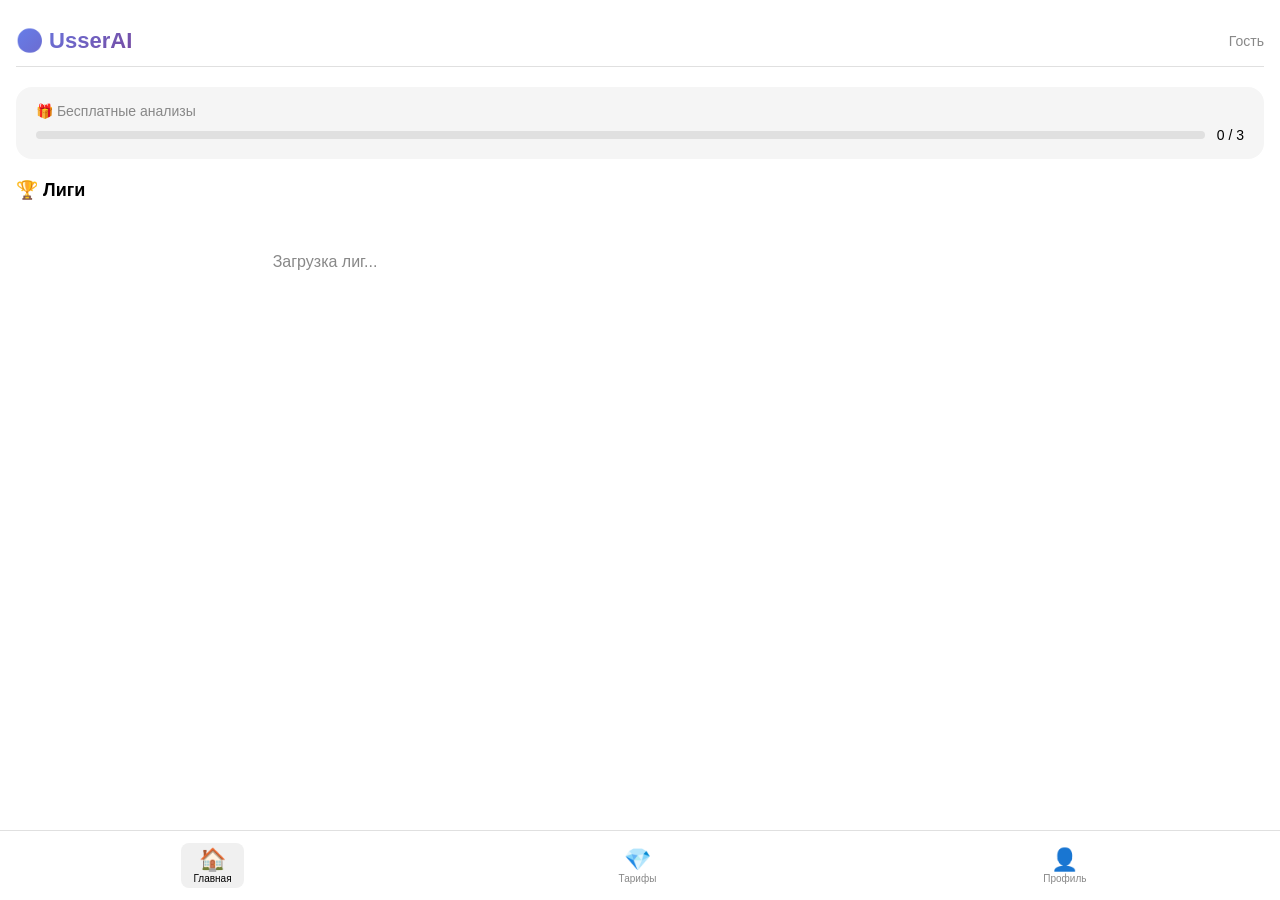
==== index.html @ 1b7cef2a "Новая структура" ====
<!DOCTYPE html>
<html lang="ru">
<head>
    <meta charset="UTF-8">
    <meta name="viewport" content="width=device-width, initial-scale=1.0">
    <title>UsserAI Football</title>
    <script src="https://telegram.org/js/telegram-web-app.js"></script>
    <link rel="stylesheet" href="style.css">
</head>
<body>
    <div id="app">
        <!-- Header -->
        <div class="header">
            <span class="header-title">⚽ UsserAI</span>
            <div class="header-user">
                <span id="userName">Гость</span>
            </div>
        </div>
        
        <!-- Screen: Main Menu -->
        <div id="screen-main">
            <div class="stats-card">
                <div class="stats-title">🎁 Бесплатные анализы</div>
                <div class="stats-progress">
                    <div class="progress-bar">
                        <div class="progress-fill" id="progressFill" style="width: 0%"></div>
                    </div>
                    <span class="stats-text" id="statsText">0 / 3</span>
                </div>
            </div>
            
            <div class="section-title">🏆 Лиги</div>
            <div class="league-grid" id="leagueGrid">
                <div class="loading">Загрузка лиг<span class="loading-dots"></span></div>
            </div>
        </div>
        
        <!-- Screen: Matches -->
        <div id="screen-matches" class="hidden">
            <button class="back-btn" id="backToLeagues">← Назад к лигам</button>
            <div class="section-title" id="matchesTitle">Матчи</div>
            <div id="matchesList">
                <div class="loading">Загрузка матчей<span class="loading-dots"></span></div>
            </div>
        </div>
        
        <!-- Screen: Analysis -->
        <div id="screen-analysis" class="hidden">
            <button class="back-btn" id="backToMatches">← Назад к матчам</button>
            <div id="analysisContent">
                <div class="loading">Загрузка анализа<span class="loading-dots"></span></div>
            </div>
        </div>
    </div>
    
    <!-- Bottom Navigation -->
    <div class="bottom-nav">
        <div class="nav-item active" data-screen="main">
            <div class="icon">🏠</div>
            <div class="label">Главная</div>
        </div>
        <div class="nav-item" data-screen="tariffs">
            <div class="icon">💎</div>
            <div class="label">Тарифы</div>
        </div>
        <div class="nav-item" data-screen="profile">
            <div class="icon">👤</div>
            <div class="label">Профиль</div>
        </div>
    </div>
    
    <script src="app.js"></script>
</body>
</html>
---- style.css ----
* {
    margin: 0;
    padding: 0;
    box-sizing: border-box;
}

body {
    font-family: -apple-system, BlinkMacSystemFont, 'Segoe UI', Roboto, sans-serif;
    background: var(--tg-theme-bg-color, #ffffff);
    color: var(--tg-theme-text-color, #000000);
    padding: 16px;
    min-height: 100vh;
    padding-bottom: 80px;
}

/* Header */
.header {
    display: flex;
    align-items: center;
    justify-content: space-between;
    padding: 12px 0;
    border-bottom: 1px solid var(--tg-theme-hint-color, #e0e0e0);
    margin-bottom: 20px;
}

.header-title {
    font-size: 22px;
    font-weight: 700;
    background: linear-gradient(135deg, #667eea 0%, #764ba2 100%);
    -webkit-background-clip: text;
    -webkit-text-fill-color: transparent;
}

.header-user {
    display: flex;
    align-items: center;
    gap: 8px;
    font-size: 14px;
    color: var(--tg-theme-hint-color, #888);
}

/* Stats Card */
.stats-card {
    background: var(--tg-theme-secondary-bg-color, #f5f5f5);
    border-radius: 16px;
    padding: 16px 20px;
    margin-bottom: 20px;
}

.stats-title {
    font-size: 14px;
    color: var(--tg-theme-hint-color, #888);
    margin-bottom: 8px;
}

.stats-progress {
    display: flex;
    align-items: center;
    gap: 12px;
}

.progress-bar {
    flex: 1;
    height: 8px;
    background: var(--tg-theme-hint-color, #e0e0e0);
    border-radius: 4px;
    overflow: hidden;
}

.progress-fill {
    height: 100%;
    background: linear-gradient(90deg, #667eea, #764ba2);
    border-radius: 4px;
    transition: width 0.5s ease;
}

.stats-text {
    font-size: 14px;
    font-weight: 500;
    white-space: nowrap;
}

/* Section Title */
.section-title {
    font-size: 18px;
    font-weight: 600;
    margin-bottom: 12px;
}

/* League Grid */
.league-grid {
    display: grid;
    grid-template-columns: 1fr 1fr;
    gap: 12px;
    margin-bottom: 20px;
}

.league-card {
    background: var(--tg-theme-secondary-bg-color, #f5f5f5);
    border-radius: 12px;
    padding: 16px;
    cursor: pointer;
    transition: transform 0.2s, box-shadow 0.2s;
    border: 1px solid transparent;
}

.league-card:active {
    transform: scale(0.96);
}

.league-card .emoji {
    font-size: 28px;
    display: block;
    margin-bottom: 8px;
}

.league-card .name {
    font-weight: 600;
    font-size: 15px;
}

.league-card .count {
    font-size: 12px;
    color: var(--tg-theme-hint-color, #888);
    margin-top: 4px;
}

/* Match Card */
.match-card {
    background: var(--tg-theme-secondary-bg-color, #f5f5f5);
    border-radius: 12px;
    padding: 14px 16px;
    margin-bottom: 10px;
    cursor: pointer;
    transition: transform 0.2s;
}

.match-card:active {
    transform: scale(0.98);
}

.match-teams {
    display: flex;
    align-items: center;
    justify-content: space-between;
    font-weight: 600;
}

.match-vs {
    color: var(--tg-theme-hint-color, #888);
    font-weight: 400;
}

.match-info {
    display: flex;
    justify-content: space-between;
    margin-top: 6px;
    font-size: 13px;
    color: var(--tg-theme-hint-color, #888);
}

/* Analysis Card */
.analysis-card {
    background: var(--tg-theme-secondary-bg-color, #f5f5f5);
    border-radius: 16px;
    padding: 20px;
    margin-bottom: 16px;
}

.analysis-title {
    font-size: 20px;
    font-weight: 700;
    margin-bottom: 4px;
}

.analysis-meta {
    color: var(--tg-theme-hint-color, #888);
    font-size: 14px;
    margin-bottom: 16px;
}

.analysis-text {
    line-height: 1.6;
    margin-bottom: 16px;
}

.analysis-prediction {
    background: linear-gradient(135deg, #667eea 0%, #764ba2 100%);
    color: white;
    border-radius: 12px;
    padding: 16px;
    text-align: center;
    font-size: 18px;
    font-weight: 600;
}

/* Bottom Navigation */
.bottom-nav {
    display: flex;
    justify-content: space-around;
    padding: 12px 0;
    border-top: 1px solid var(--tg-theme-hint-color, #e0e0e0);
    position: fixed;
    bottom: 0;
    left: 0;
    right: 0;
    background: var(--tg-theme-bg-color, #ffffff);
    z-index: 100;
}

.nav-item {
    text-align: center;
    cursor: pointer;
    padding: 4px 12px;
    border-radius: 8px;
    transition: background 0.2s;
}

.nav-item.active {
    background: var(--tg-theme-secondary-bg-color, #f0f0f0);
}

.nav-item .icon {
    font-size: 22px;
}

.nav-item .label {
    font-size: 10px;
    color: var(--tg-theme-hint-color, #888);
}

.nav-item.active .label {
    color: var(--tg-theme-text-color, #000);
}

/* Utility */
.hidden {
    display: none !important;
}

.back-btn {
    background: none;
    border: none;
    font-size: 16px;
    color: var(--tg-theme-link-color, #2481cc);
    padding: 8px 0;
    cursor: pointer;
}

.loading {
    text-align: center;
    padding: 40px 0;
    color: var(--tg-theme-hint-color, #888);
}

@keyframes pulse {
    0%, 100% { opacity: 1; }
    50% { opacity: 0.5; }
}

.loading-dots::after {
    content: '...';
    animation: pulse 1.5s infinite;
}

/* Dark theme support */
@media (prefers-color-scheme: dark) {
    body {
        background: var(--tg-theme-bg-color, #1a1a2e);
        color: var(--tg-theme-text-color, #ffffff);
    }
    
    .stats-card,
    .league-card,
    .match-card,
    .analysis-card {
        background: var(--tg-theme-secondary-bg-color, #16213e);
    }
    
    .bottom-nav {
        background: var(--tg-theme-bg-color, #1a1a2e);
        border-top-color: var(--tg-theme-hint-color, #333);
    }
}
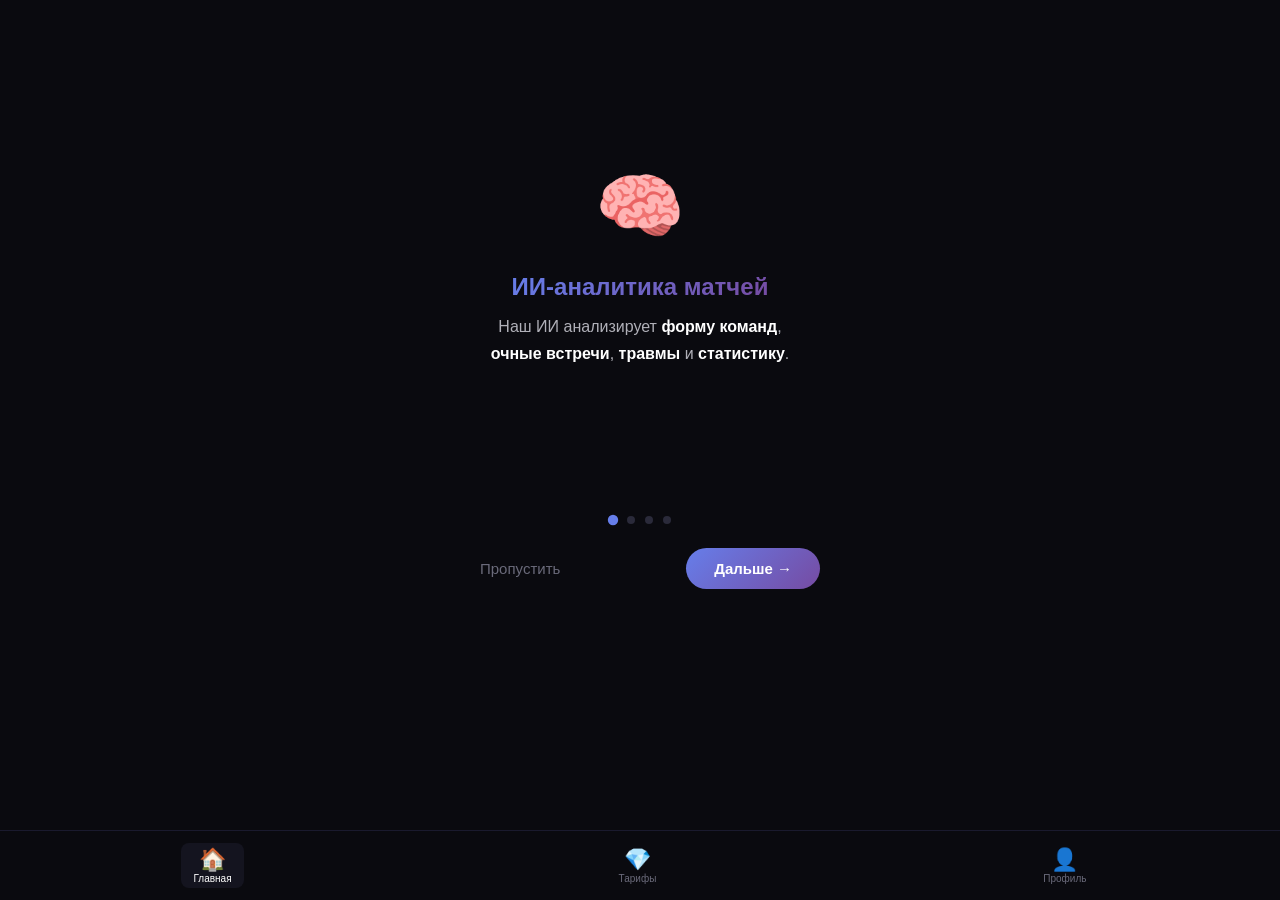
==== commit 6906745a: "Добавлен приветственный туториал, обновлен цвет заднего плана" ====
--- a/index.html
+++ b/index.html
@@ -3,27 +3,75 @@
 <head>
     <meta charset="UTF-8">
     <meta name="viewport" content="width=device-width, initial-scale=1.0">
-    <title>UsserAI Football</title>
+    <title>UzarrAI — AI прогнозы</title>
     <script src="https://telegram.org/js/telegram-web-app.js"></script>
     <link rel="stylesheet" href="style.css">
 </head>
 <body>
     <div id="app">
-        <!-- Header -->
-        <div class="header">
-            <span class="header-title">⚽ UsserAI</span>
-            <div class="header-user">
-                <span id="userName">Гость</span>
+        <!-- ========================================= -->
+        <!-- ЭКРАН: ТУТОРИАЛ -->
+        <!-- ========================================= -->
+        <div id="screen-onboarding" class="onboarding-container">
+            <div class="onboarding-slides" id="onboardingSlides">
+                <div class="onboarding-slide active">
+                    <div class="onboarding-icon">🧠</div>
+                    <h2 class="onboarding-title">ИИ-аналитика матчей</h2>
+                    <p class="onboarding-desc">
+                        Наш ИИ анализирует <b>форму команд</b>, <b>очные встречи</b>, 
+                        <b>травмы</b> и <b>статистику</b>.
+                    </p>
+                </div>
+                <div class="onboarding-slide">
+                    <div class="onboarding-icon">📊</div>
+                    <h2 class="onboarding-title">Глубокий разбор</h2>
+                    <p class="onboarding-desc">
+                        Каждый матч — <b>разбор на 4-5 абзацев</b> с обоснованием ставки.
+                    </p>
+                </div>
+                <div class="onboarding-slide">
+                    <div class="onboarding-icon">🎁</div>
+                    <h2 class="onboarding-title">3 бесплатных прогноза</h2>
+                    <p class="onboarding-desc">
+                        <b>3 аналитических разбора</b> бесплатно для новых пользователей.
+                    </p>
+                </div>
+                <div class="onboarding-slide">
+                    <div class="onboarding-icon">💎</div>
+                    <h2 class="onboarding-title">Премиум-доступ</h2>
+                    <p class="onboarding-desc">
+                        Неограниченные прогнозы и <b>эксклюзивные матчи</b>.
+                    </p>
+                </div>
+            </div>
+            
+            <div class="onboarding-dots" id="onboardingDots">
+                <span class="dot active" data-index="0"></span>
+                <span class="dot" data-index="1"></span>
+                <span class="dot" data-index="2"></span>
+                <span class="dot" data-index="3"></span>
+            </div>
+            
+            <div class="onboarding-buttons">
+                <button class="onboarding-skip" id="onboardingSkip">Пропустить</button>
+                <button class="onboarding-next" id="onboardingNext">Дальше →</button>
             </div>
         </div>
         
-        <!-- Screen: Main Menu -->
-        <div id="screen-main">
+        <!-- ========================================= -->
+        <!-- ЭКРАН: ГЛАВНЫЙ -->
+        <!-- ========================================= -->
+        <div id="screen-main" class="hidden">
+            <div class="header">
+                <span class="header-title">⚽ UzarrAI</span>
+                <span class="header-user" id="userName">Гость</span>
+            </div>
+            
             <div class="stats-card">
                 <div class="stats-title">🎁 Бесплатные анализы</div>
                 <div class="stats-progress">
                     <div class="progress-bar">
-                        <div class="progress-fill" id="progressFill" style="width: 0%"></div>
+                        <div class="progress-fill" id="progressFill" style="width:0%"></div>
                     </div>
                     <span class="stats-text" id="statsText">0 / 3</span>
                 </div>
@@ -35,7 +83,9 @@
             </div>
         </div>
         
-        <!-- Screen: Matches -->
+        <!-- ========================================= -->
+        <!-- ЭКРАН: МАТЧИ -->
+        <!-- ========================================= -->
         <div id="screen-matches" class="hidden">
             <button class="back-btn" id="backToLeagues">← Назад к лигам</button>
             <div class="section-title" id="matchesTitle">Матчи</div>
@@ -44,16 +94,20 @@
             </div>
         </div>
         
-        <!-- Screen: Analysis -->
+        <!-- ========================================= -->
+        <!-- ЭКРАН: АНАЛИЗ -->
+        <!-- ========================================= -->
         <div id="screen-analysis" class="hidden">
             <button class="back-btn" id="backToMatches">← Назад к матчам</button>
             <div id="analysisContent">
-                <div class="loading">Загрузка анализа<span class="loading-dots"></span></div>
+                <div class="loading">Анализируем матч<span class="loading-dots"></span></div>
             </div>
         </div>
     </div>
     
-    <!-- Bottom Navigation -->
+    <!-- ========================================= -->
+    <!-- НИЖНЯЯ НАВИГАЦИЯ -->
+    <!-- ========================================= -->
     <div class="bottom-nav">
         <div class="nav-item active" data-screen="main">
             <div class="icon">🏠</div>
@@ -68,7 +122,7 @@
             <div class="label">Профиль</div>
         </div>
     </div>
-    
+
     <script src="app.js"></script>
 </body>
 </html>
--- a/style.css
+++ b/style.css
@@ -1,3 +1,6 @@
+/* ============================================
+   БАЗА
+   ============================================ */
 * {
     margin: 0;
     padding: 0;
@@ -6,20 +9,140 @@
 
 body {
     font-family: -apple-system, BlinkMacSystemFont, 'Segoe UI', Roboto, sans-serif;
-    background: var(--tg-theme-bg-color, #ffffff);
-    color: var(--tg-theme-text-color, #000000);
+    background: #0a0a0f;
+    color: #ffffff;
     padding: 16px;
     min-height: 100vh;
     padding-bottom: 80px;
 }
 
-/* Header */
+.hidden {
+    display: none !important;
+}
+
+/* ============================================
+   ОНБОРДИНГ
+   ============================================ */
+.onboarding-container {
+    display: flex;
+    flex-direction: column;
+    justify-content: center;
+    align-items: center;
+    min-height: 80vh;
+    padding: 20px 0;
+}
+
+.onboarding-slides {
+    position: relative;
+    width: 100%;
+    max-width: 400px;
+    min-height: 320px;
+}
+
+.onboarding-slide {
+    display: none;
+    flex-direction: column;
+    align-items: center;
+    text-align: center;
+    animation: fadeIn 0.5s ease;
+}
+
+.onboarding-slide.active {
+    display: flex;
+}
+
+@keyframes fadeIn {
+    from { opacity: 0; transform: translateY(20px); }
+    to { opacity: 1; transform: translateY(0); }
+}
+
+.onboarding-icon {
+    font-size: 72px;
+    margin-bottom: 24px;
+}
+
+.onboarding-title {
+    font-size: 24px;
+    font-weight: 700;
+    margin-bottom: 12px;
+    background: linear-gradient(135deg, #667eea 0%, #764ba2 100%);
+    -webkit-background-clip: text;
+    -webkit-text-fill-color: transparent;
+}
+
+.onboarding-desc {
+    font-size: 16px;
+    line-height: 1.7;
+    color: #b0b0b8;
+    max-width: 320px;
+}
+
+.onboarding-desc b {
+    color: #ffffff;
+    -webkit-text-fill-color: #ffffff;
+}
+
+.onboarding-dots {
+    display: flex;
+    gap: 10px;
+    margin: 32px 0 24px;
+}
+
+.dot {
+    width: 8px;
+    height: 8px;
+    border-radius: 50%;
+    background: #2a2a3a;
+    transition: background 0.3s, transform 0.3s;
+    cursor: pointer;
+}
+
+.dot.active {
+    background: #667eea;
+    transform: scale(1.3);
+}
+
+.onboarding-buttons {
+    display: flex;
+    justify-content: space-between;
+    width: 100%;
+    max-width: 360px;
+}
+
+.onboarding-skip {
+    background: transparent;
+    border: none;
+    color: #6a6a7a;
+    font-size: 15px;
+    cursor: pointer;
+    padding: 12px 20px;
+}
+
+.onboarding-next {
+    background: linear-gradient(135deg, #667eea 0%, #764ba2 100%);
+    border: none;
+    color: white;
+    font-size: 15px;
+    font-weight: 600;
+    padding: 12px 28px;
+    border-radius: 30px;
+    cursor: pointer;
+    transition: transform 0.2s;
+}
+
+.onboarding-next:active {
+    transform: scale(0.95);
+}
+
+/* ============================================
+   HEADER
+   ============================================ */
 .header {
     display: flex;
     align-items: center;
     justify-content: space-between;
     padding: 12px 0;
-    border-bottom: 1px solid var(--tg-theme-hint-color, #e0e0e0);
+    border-bottom: 1px solid #1a1a2e;
     margin-bottom: 20px;
 }
 
@@ -32,24 +155,24 @@
 }
 
 .header-user {
-    display: flex;
-    align-items: center;
-    gap: 8px;
     font-size: 14px;
-    color: var(--tg-theme-hint-color, #888);
-}
-
-/* Stats Card */
+    color: #6a6a7a;
+}
+
+/* ============================================
+   СТАТИСТИКА
+   ============================================ */
 .stats-card {
-    background: var(--tg-theme-secondary-bg-color, #f5f5f5);
+    background: #14141f;
     border-radius: 16px;
     padding: 16px 20px;
     margin-bottom: 20px;
+    border: 1px solid #1e1e32;
 }
 
 .stats-title {
     font-size: 14px;
-    color: var(--tg-theme-hint-color, #888);
+    color: #6a6a7a;
     margin-bottom: 8px;
 }
 
@@ -62,7 +185,7 @@
 .progress-bar {
     flex: 1;
     height: 8px;
-    background: var(--tg-theme-hint-color, #e0e0e0);
+    background: #1e1e32;
     border-radius: 4px;
     overflow: hidden;
 }
@@ -77,17 +200,20 @@
 .stats-text {
     font-size: 14px;
     font-weight: 500;
+    color: #b0b0b8;
     white-space: nowrap;
 }
 
-/* Section Title */
+/* ============================================
+   ЛИГИ
+   ============================================ */
 .section-title {
     font-size: 18px;
     font-weight: 600;
     margin-bottom: 12px;
-}
-
-/* League Grid */
+    color: #ffffff;
+}
+
 .league-grid {
     display: grid;
     grid-template-columns: 1fr 1fr;
@@ -96,12 +222,12 @@
 }
 
 .league-card {
-    background: var(--tg-theme-secondary-bg-color, #f5f5f5);
+    background: #14141f;
     border-radius: 12px;
     padding: 16px;
     cursor: pointer;
-    transition: transform 0.2s, box-shadow 0.2s;
-    border: 1px solid transparent;
+    border: 1px solid #1e1e32;
+    transition: transform 0.2s;
 }
 
 .league-card:active {
@@ -117,21 +243,25 @@
 .league-card .name {
     font-weight: 600;
     font-size: 15px;
+    color: #ffffff;
 }
 
 .league-card .count {
     font-size: 12px;
-    color: var(--tg-theme-hint-color, #888);
+    color: #6a6a7a;
     margin-top: 4px;
 }
 
-/* Match Card */
+/* ============================================
+   МАТЧИ
+   ============================================ */
 .match-card {
-    background: var(--tg-theme-secondary-bg-color, #f5f5f5);
+    background: #14141f;
     border-radius: 12px;
     padding: 14px 16px;
     margin-bottom: 10px;
     cursor: pointer;
+    border: 1px solid #1e1e32;
     transition: transform 0.2s;
 }
 
@@ -144,10 +274,11 @@
     align-items: center;
     justify-content: space-between;
     font-weight: 600;
+    color: #ffffff;
 }
 
 .match-vs {
-    color: var(--tg-theme-hint-color, #888);
+    color: #6a6a7a;
     font-weight: 400;
 }
 
@@ -156,32 +287,37 @@
     justify-content: space-between;
     margin-top: 6px;
     font-size: 13px;
-    color: var(--tg-theme-hint-color, #888);
-}
-
-/* Analysis Card */
+    color: #6a6a7a;
+}
+
+/* ============================================
+   АНАЛИЗ
+   ============================================ */
 .analysis-card {
-    background: var(--tg-theme-secondary-bg-color, #f5f5f5);
+    background: #14141f;
     border-radius: 16px;
     padding: 20px;
     margin-bottom: 16px;
+    border: 1px solid #1e1e32;
 }
 
 .analysis-title {
     font-size: 20px;
     font-weight: 700;
     margin-bottom: 4px;
+    color: #ffffff;
 }
 
 .analysis-meta {
-    color: var(--tg-theme-hint-color, #888);
+    color: #6a6a7a;
     font-size: 14px;
     margin-bottom: 16px;
 }
 
 .analysis-text {
-    line-height: 1.6;
+    line-height: 1.7;
     margin-bottom: 16px;
+    color: #c0c0c8;
 }
 
 .analysis-prediction {
@@ -194,17 +330,42 @@
     font-weight: 600;
 }
 
-/* Bottom Navigation */
+/* ============================================
+   КНОПКИ
+   ============================================ */
+.back-btn {
+    background: none;
+    border: none;
+    font-size: 16px;
+    color: #667eea;
+    padding: 8px 0;
+    cursor: pointer;
+}
+
+.btn-back {
+    width: 100%;
+    padding: 12px;
+    background: #14141f;
+    border: 1px solid #1e1e32;
+    border-radius: 12px;
+    font-size: 16px;
+    cursor: pointer;
+    color: #ffffff;
+}
+
+/* ============================================
+   НИЖНЯЯ НАВИГАЦИЯ
+   ============================================ */
 .bottom-nav {
     display: flex;
     justify-content: space-around;
     padding: 12px 0;
-    border-top: 1px solid var(--tg-theme-hint-color, #e0e0e0);
+    border-top: 1px solid #1a1a2e;
     position: fixed;
     bottom: 0;
     left: 0;
     right: 0;
-    background: var(--tg-theme-bg-color, #ffffff);
+    background: #0a0a0f;
     z-index: 100;
 }
 
@@ -217,7 +378,7 @@
 }
 
 .nav-item.active {
-    background: var(--tg-theme-secondary-bg-color, #f0f0f0);
+    background: #14141f;
 }
 
 .nav-item .icon {
@@ -226,31 +387,17 @@
 
 .nav-item .label {
     font-size: 10px;
-    color: var(--tg-theme-hint-color, #888);
+    color: #6a6a7a;
 }
 
 .nav-item.active .label {
-    color: var(--tg-theme-text-color, #000);
-}
-
-/* Utility */
-.hidden {
-    display: none !important;
-}
-
-.back-btn {
-    background: none;
-    border: none;
-    font-size: 16px;
-    color: var(--tg-theme-link-color, #2481cc);
-    padding: 8px 0;
-    cursor: pointer;
+    color: #ffffff;
 }
 
 .loading {
     text-align: center;
     padding: 40px 0;
-    color: var(--tg-theme-hint-color, #888);
+    color: #6a6a7a;
 }
 
 @keyframes pulse {
@@ -261,24 +408,4 @@
 .loading-dots::after {
     content: '...';
     animation: pulse 1.5s infinite;
-}
-
-/* Dark theme support */
-@media (prefers-color-scheme: dark) {
-    body {
-        background: var(--tg-theme-bg-color, #1a1a2e);
-        color: var(--tg-theme-text-color, #ffffff);
-    }
-    
-    .stats-card,
-    .league-card,
-    .match-card,
-    .analysis-card {
-        background: var(--tg-theme-secondary-bg-color, #16213e);
-    }
-    
-    .bottom-nav {
-        background: var(--tg-theme-bg-color, #1a1a2e);
-        border-top-color: var(--tg-theme-hint-color, #333);
-    }
 }
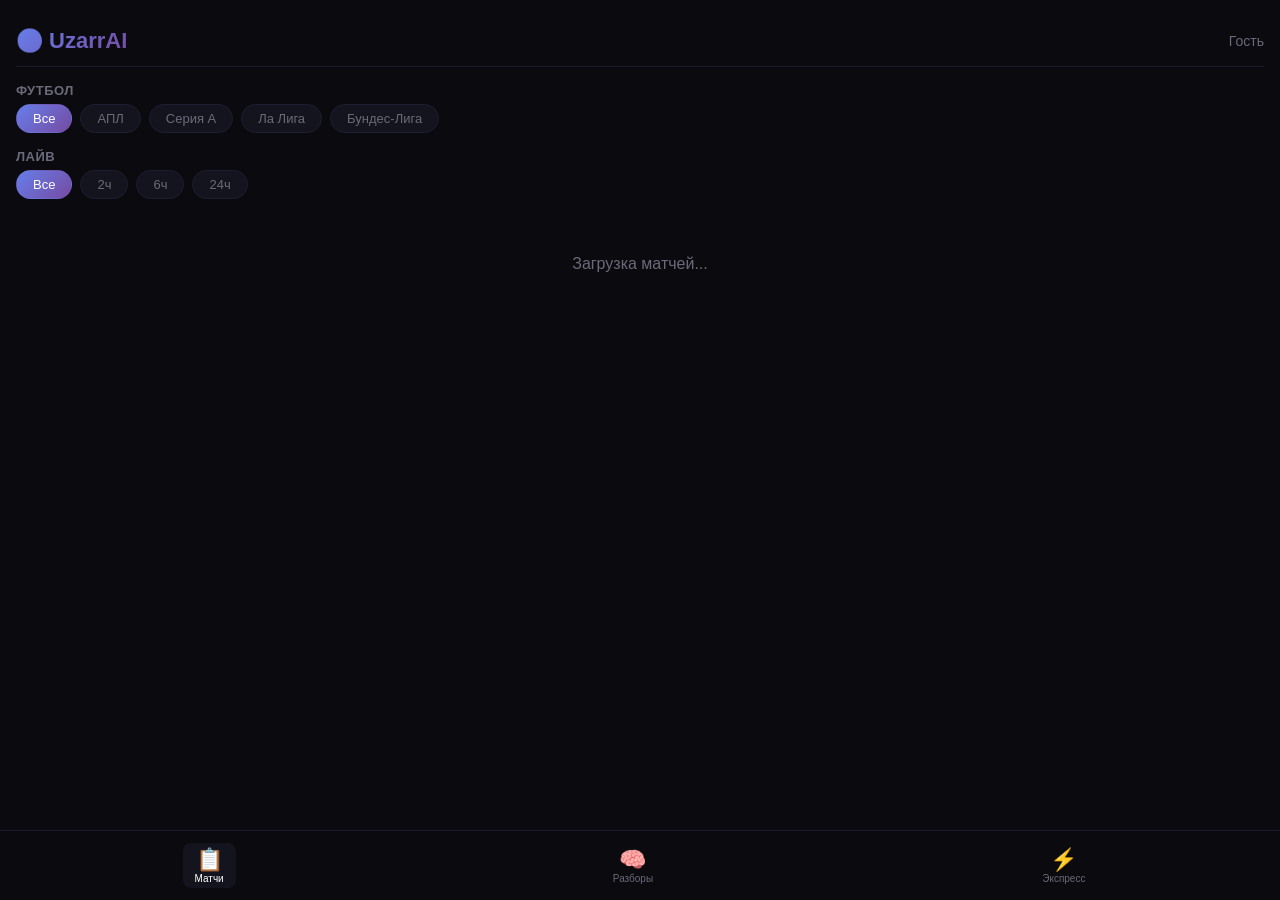
==== commit 59671bf6: "Добавлены тарифы, доработан визуал" ====
--- a/index.html
+++ b/index.html
@@ -10,97 +10,50 @@
 <body>
     <div id="app">
         <!-- ========================================= -->
-        <!-- ЭКРАН: ТУТОРИАЛ -->
+        <!-- ЭКРАН: МАТЧИ -->
         <!-- ========================================= -->
-        <div id="screen-onboarding" class="onboarding-container">
-            <div class="onboarding-slides" id="onboardingSlides">
-                <div class="onboarding-slide active">
-                    <div class="onboarding-icon">🧠</div>
-                    <h2 class="onboarding-title">ИИ-аналитика матчей</h2>
-                    <p class="onboarding-desc">
-                        Наш ИИ анализирует <b>форму команд</b>, <b>очные встречи</b>, 
-                        <b>травмы</b> и <b>статистику</b>.
-                    </p>
-                </div>
-                <div class="onboarding-slide">
-                    <div class="onboarding-icon">📊</div>
-                    <h2 class="onboarding-title">Глубокий разбор</h2>
-                    <p class="onboarding-desc">
-                        Каждый матч — <b>разбор на 4-5 абзацев</b> с обоснованием ставки.
-                    </p>
-                </div>
-                <div class="onboarding-slide">
-                    <div class="onboarding-icon">🎁</div>
-                    <h2 class="onboarding-title">3 бесплатных прогноза</h2>
-                    <p class="onboarding-desc">
-                        <b>3 аналитических разбора</b> бесплатно для новых пользователей.
-                    </p>
-                </div>
-                <div class="onboarding-slide">
-                    <div class="onboarding-icon">💎</div>
-                    <h2 class="onboarding-title">Премиум-доступ</h2>
-                    <p class="onboarding-desc">
-                        Неограниченные прогнозы и <b>эксклюзивные матчи</b>.
-                    </p>
-                </div>
-            </div>
-            
-            <div class="onboarding-dots" id="onboardingDots">
-                <span class="dot active" data-index="0"></span>
-                <span class="dot" data-index="1"></span>
-                <span class="dot" data-index="2"></span>
-                <span class="dot" data-index="3"></span>
-            </div>
-            
-            <div class="onboarding-buttons">
-                <button class="onboarding-skip" id="onboardingSkip">Пропустить</button>
-                <button class="onboarding-next" id="onboardingNext">Дальше →</button>
-            </div>
-        </div>
-        
-        <!-- ========================================= -->
-        <!-- ЭКРАН: ГЛАВНЫЙ -->
-        <!-- ========================================= -->
-        <div id="screen-main" class="hidden">
+        <div id="screen-matches">
             <div class="header">
                 <span class="header-title">⚽ UzarrAI</span>
                 <span class="header-user" id="userName">Гость</span>
             </div>
             
-            <div class="stats-card">
-                <div class="stats-title">🎁 Бесплатные анализы</div>
-                <div class="stats-progress">
-                    <div class="progress-bar">
-                        <div class="progress-fill" id="progressFill" style="width:0%"></div>
-                    </div>
-                    <span class="stats-text" id="statsText">0 / 3</span>
+            <!-- Фильтр: Лиги -->
+            <div class="filter-section">
+                <div class="filter-label">Футбол</div>
+                <div class="filter-tabs" id="leagueFilters">
+                    <button class="filter-btn active" data-filter="all">Все</button>
+                    <button class="filter-btn" data-filter="apl">АПЛ</button>
+                    <button class="filter-btn" data-filter="seriea">Серия А</button>
+                    <button class="filter-btn" data-filter="laliga">Ла Лига</button>
+                    <button class="filter-btn" data-filter="bundesliga">Бундес-Лига</button>
                 </div>
             </div>
             
-            <div class="section-title">🏆 Лиги</div>
-            <div class="league-grid" id="leagueGrid">
-                <div class="loading">Загрузка лиг<span class="loading-dots"></span></div>
+            <!-- Фильтр: Время -->
+            <div class="filter-section">
+                <div class="filter-label">Лайв</div>
+                <div class="filter-tabs" id="timeFilters">
+                    <button class="filter-btn active" data-filter="all">Все</button>
+                    <button class="filter-btn" data-filter="2h">2ч</button>
+                    <button class="filter-btn" data-filter="6h">6ч</button>
+                    <button class="filter-btn" data-filter="24h">24ч</button>
+                </div>
             </div>
-        </div>
-        
-        <!-- ========================================= -->
-        <!-- ЭКРАН: МАТЧИ -->
-        <!-- ========================================= -->
-        <div id="screen-matches" class="hidden">
-            <button class="back-btn" id="backToLeagues">← Назад к лигам</button>
-            <div class="section-title" id="matchesTitle">Матчи</div>
+            
+            <!-- Список матчей -->
             <div id="matchesList">
                 <div class="loading">Загрузка матчей<span class="loading-dots"></span></div>
             </div>
         </div>
         
         <!-- ========================================= -->
-        <!-- ЭКРАН: АНАЛИЗ -->
+        <!-- ЭКРАН: РАЗБОР МАТЧА (с тарифами) -->
         <!-- ========================================= -->
         <div id="screen-analysis" class="hidden">
             <button class="back-btn" id="backToMatches">← Назад к матчам</button>
             <div id="analysisContent">
-                <div class="loading">Анализируем матч<span class="loading-dots"></span></div>
+                <div class="loading">Загрузка разбора<span class="loading-dots"></span></div>
             </div>
         </div>
     </div>
@@ -109,17 +62,17 @@
     <!-- НИЖНЯЯ НАВИГАЦИЯ -->
     <!-- ========================================= -->
     <div class="bottom-nav">
-        <div class="nav-item active" data-screen="main">
-            <div class="icon">🏠</div>
-            <div class="label">Главная</div>
+        <div class="nav-item active" data-tab="matches">
+            <div class="icon">📋</div>
+            <div class="label">Матчи</div>
         </div>
-        <div class="nav-item" data-screen="tariffs">
-            <div class="icon">💎</div>
-            <div class="label">Тарифы</div>
+        <div class="nav-item" data-tab="analysis">
+            <div class="icon">🧠</div>
+            <div class="label">Разборы</div>
         </div>
-        <div class="nav-item" data-screen="profile">
-            <div class="icon">👤</div>
-            <div class="label">Профиль</div>
+        <div class="nav-item" data-tab="express">
+            <div class="icon">⚡</div>
+            <div class="label">Экспресс</div>
         </div>
     </div>
 
--- a/style.css
+++ b/style.css
@@ -11,127 +11,12 @@
     font-family: -apple-system, BlinkMacSystemFont, 'Segoe UI', Roboto, sans-serif;
     background: #0a0a0f;
     color: #ffffff;
-    padding: 16px;
+    padding: 16px 16px 80px 16px;
     min-height: 100vh;
-    padding-bottom: 80px;
 }
 
 .hidden {
     display: none !important;
-}
-
-/* ============================================
-   ОНБОРДИНГ
-   ============================================ */
-.onboarding-container {
-    display: flex;
-    flex-direction: column;
-    justify-content: center;
-    align-items: center;
-    min-height: 80vh;
-    padding: 20px 0;
-}
-
-.onboarding-slides {
-    position: relative;
-    width: 100%;
-    max-width: 400px;
-    min-height: 320px;
-}
-
-.onboarding-slide {
-    display: none;
-    flex-direction: column;
-    align-items: center;
-    text-align: center;
-    animation: fadeIn 0.5s ease;
-}
-
-.onboarding-slide.active {
-    display: flex;
-}
-
-@keyframes fadeIn {
-    from { opacity: 0; transform: translateY(20px); }
-    to { opacity: 1; transform: translateY(0); }
-}
-
-.onboarding-icon {
-    font-size: 72px;
-    margin-bottom: 24px;
-}
-
-.onboarding-title {
-    font-size: 24px;
-    font-weight: 700;
-    margin-bottom: 12px;
-    background: linear-gradient(135deg, #667eea 0%, #764ba2 100%);
-    -webkit-background-clip: text;
-    -webkit-text-fill-color: transparent;
-}
-
-.onboarding-desc {
-    font-size: 16px;
-    line-height: 1.7;
-    color: #b0b0b8;
-    max-width: 320px;
-}
-
-.onboarding-desc b {
-    color: #ffffff;
-    -webkit-text-fill-color: #ffffff;
-}
-
-.onboarding-dots {
-    display: flex;
-    gap: 10px;
-    margin: 32px 0 24px;
-}
-
-.dot {
-    width: 8px;
-    height: 8px;
-    border-radius: 50%;
-    background: #2a2a3a;
-    transition: background 0.3s, transform 0.3s;
-    cursor: pointer;
-}
-
-.dot.active {
-    background: #667eea;
-    transform: scale(1.3);
-}
-
-.onboarding-buttons {
-    display: flex;
-    justify-content: space-between;
-    width: 100%;
-    max-width: 360px;
-}
-
-.onboarding-skip {
-    background: transparent;
-    border: none;
-    color: #6a6a7a;
-    font-size: 15px;
-    cursor: pointer;
-    padding: 12px 20px;
-}
-
-.onboarding-next {
-    background: linear-gradient(135deg, #667eea 0%, #764ba2 100%);
-    border: none;
-    color: white;
-    font-size: 15px;
-    font-weight: 600;
-    padding: 12px 28px;
-    border-radius: 30px;
-    cursor: pointer;
-    transition: transform 0.2s;
-}
-
-.onboarding-next:active {
-    transform: scale(0.95);
 }
 
 /* ============================================
@@ -143,7 +28,7 @@
     justify-content: space-between;
     padding: 12px 0;
     border-bottom: 1px solid #1a1a2e;
-    margin-bottom: 20px;
+    margin-bottom: 16px;
 }
 
 .header-title {
@@ -160,138 +45,110 @@
 }
 
 /* ============================================
-   СТАТИСТИКА
-   ============================================ */
-.stats-card {
-    background: #14141f;
-    border-radius: 16px;
-    padding: 16px 20px;
-    margin-bottom: 20px;
+   ФИЛЬТРЫ
+   ============================================ */
+.filter-section {
+    margin-bottom: 16px;
+}
+
+.filter-label {
+    font-size: 13px;
+    font-weight: 600;
+    color: #6a6a7a;
+    margin-bottom: 6px;
+    text-transform: uppercase;
+    letter-spacing: 0.5px;
+}
+
+.filter-tabs {
+    display: flex;
+    gap: 8px;
+    flex-wrap: wrap;
+}
+
+.filter-btn {
+    padding: 6px 16px;
+    background: #14141f;
     border: 1px solid #1e1e32;
-}
-
-.stats-title {
-    font-size: 14px;
+    border-radius: 20px;
+    color: #6a6a7a;
+    font-size: 13px;
+    cursor: pointer;
+    transition: all 0.3s;
+}
+
+.filter-btn.active {
+    background: linear-gradient(135deg, #667eea 0%, #764ba2 100%);
+    color: white;
+    border-color: transparent;
+}
+
+/* ============================================
+   СПИСОК МАТЧЕЙ
+   ============================================ */
+.match-day-group {
+    margin-bottom: 16px;
+}
+
+.match-day-date {
+    font-size: 14px;
+    font-weight: 600;
     color: #6a6a7a;
     margin-bottom: 8px;
 }
 
-.stats-progress {
-    display: flex;
-    align-items: center;
-    gap: 12px;
-}
-
-.progress-bar {
-    flex: 1;
-    height: 8px;
-    background: #1e1e32;
-    border-radius: 4px;
-    overflow: hidden;
-}
-
-.progress-fill {
-    height: 100%;
-    background: linear-gradient(90deg, #667eea, #764ba2);
-    border-radius: 4px;
-    transition: width 0.5s ease;
-}
-
-.stats-text {
-    font-size: 14px;
-    font-weight: 500;
-    color: #b0b0b8;
-    white-space: nowrap;
-}
-
-/* ============================================
-   ЛИГИ
-   ============================================ */
-.section-title {
-    font-size: 18px;
-    font-weight: 600;
-    margin-bottom: 12px;
-    color: #ffffff;
-}
-
-.league-grid {
-    display: grid;
-    grid-template-columns: 1fr 1fr;
-    gap: 12px;
-    margin-bottom: 20px;
-}
-
-.league-card {
-    background: #14141f;
-    border-radius: 12px;
-    padding: 16px;
+.match-item {
+    background: #14141f;
+    border-radius: 12px;
+    padding: 14px 16px;
+    margin-bottom: 8px;
     cursor: pointer;
     border: 1px solid #1e1e32;
-    transition: transform 0.2s;
-}
-
-.league-card:active {
-    transform: scale(0.96);
-}
-
-.league-card .emoji {
-    font-size: 28px;
-    display: block;
-    margin-bottom: 8px;
-}
-
-.league-card .name {
-    font-weight: 600;
-    font-size: 15px;
-    color: #ffffff;
-}
-
-.league-card .count {
-    font-size: 12px;
-    color: #6a6a7a;
-    margin-top: 4px;
-}
-
-/* ============================================
-   МАТЧИ
-   ============================================ */
-.match-card {
-    background: #14141f;
-    border-radius: 12px;
-    padding: 14px 16px;
-    margin-bottom: 10px;
-    cursor: pointer;
-    border: 1px solid #1e1e32;
-    transition: transform 0.2s;
-}
-
-.match-card:active {
+    transition: transform 0.2s, border-color 0.2s;
+}
+
+.match-item:active {
     transform: scale(0.98);
 }
 
-.match-teams {
+.match-item:hover {
+    border-color: #667eea;
+}
+
+.match-item .tournament {
+    font-size: 11px;
+    color: #6a6a7a;
+    text-transform: uppercase;
+    letter-spacing: 0.5px;
+    margin-bottom: 4px;
+}
+
+.match-item .teams {
     display: flex;
     align-items: center;
     justify-content: space-between;
     font-weight: 600;
-    color: #ffffff;
-}
-
-.match-vs {
-    color: #6a6a7a;
-    font-weight: 400;
-}
-
-.match-info {
-    display: flex;
-    justify-content: space-between;
+}
+
+.match-item .time {
+    font-size: 13px;
+    color: #6a6a7a;
+    margin-top: 4px;
+}
+
+.match-item .ai-badge {
+    display: inline-block;
+    background: linear-gradient(135deg, #667eea 0%, #764ba2 100%);
+    color: white;
+    font-size: 10px;
+    font-weight: 700;
+    padding: 2px 10px;
+    border-radius: 12px;
     margin-top: 6px;
-    font-size: 13px;
-    color: #6a6a7a;
-}
-
-/* ============================================
-   АНАЛИЗ
+}
+
+/* ============================================
+   АНАЛИЗ (РАЗБОР)
    ============================================ */
 .analysis-card {
     background: #14141f;
@@ -305,7 +162,6 @@
     font-size: 20px;
     font-weight: 700;
     margin-bottom: 4px;
-    color: #ffffff;
 }
 
 .analysis-meta {
@@ -322,12 +178,110 @@
 
 .analysis-prediction {
     background: linear-gradient(135deg, #667eea 0%, #764ba2 100%);
-    color: white;
     border-radius: 12px;
     padding: 16px;
     text-align: center;
     font-size: 18px;
     font-weight: 600;
+    margin-bottom: 16px;
+}
+
+/* ============================================
+   ТАРИФЫ
+   ============================================ */
+.tariffs-section {
+    margin-top: 16px;
+}
+
+.tariff-card {
+    background: #14141f;
+    border-radius: 16px;
+    padding: 20px;
+    margin-bottom: 12px;
+    border: 1px solid #1e1e32;
+    position: relative;
+}
+
+.tariff-card.popular {
+    border: 2px solid #667eea;
+}
+
+.tariff-card.popular::before {
+    content: '🔥 ПОПУЛЯРНЫЙ';
+    position: absolute;
+    top: -10px;
+    right: 16px;
+    background: linear-gradient(135deg, #f7971e, #ffd200);
+    color: #0a0a0f;
+    font-size: 10px;
+    font-weight: 700;
+    padding: 2px 12px;
+    border-radius: 12px;
+}
+
+.tariff-name {
+    font-size: 20px;
+    font-weight: 700;
+}
+
+.tariff-price {
+    font-size: 28px;
+    font-weight: 700;
+    margin: 8px 0;
+}
+
+.tariff-price .period {
+    font-size: 14px;
+    font-weight: 400;
+    color: #6a6a7a;
+}
+
+.tariff-features {
+    list-style: none;
+    padding: 0;
+    margin: 12px 0;
+}
+
+.tariff-features li {
+    padding: 4px 0;
+    color: #b0b0b8;
+    font-size: 14px;
+}
+
+.tariff-features li::before {
+    content: '✅ ';
+}
+
+.tariff-btn {
+    width: 100%;
+    padding: 12px;
+    border: none;
+    border-radius: 12px;
+    font-size: 16px;
+    font-weight: 600;
+    cursor: pointer;
+    transition: opacity 0.2s;
+}
+
+.tariff-btn:active {
+    opacity: 0.8;
+}
+
+.tariff-btn.pro {
+    background: linear-gradient(135deg, #667eea 0%, #764ba2 100%);
+    color: white;
+}
+
+.tariff-btn.max {
+    background: linear-gradient(135deg, #f7971e 0%, #ffd200 100%);
+    color: #0a0a0f;
+}
+
+.tariff-note {
+    font-size: 12px;
+    color: #6a6a7a;
+    text-align: center;
+    margin-top: 12px;
 }
 
 /* ============================================
@@ -340,17 +294,7 @@
     color: #667eea;
     padding: 8px 0;
     cursor: pointer;
-}
-
-.btn-back {
-    width: 100%;
-    padding: 12px;
-    background: #14141f;
-    border: 1px solid #1e1e32;
-    border-radius: 12px;
-    font-size: 16px;
-    cursor: pointer;
-    color: #ffffff;
+    margin-bottom: 12px;
 }
 
 /* ============================================
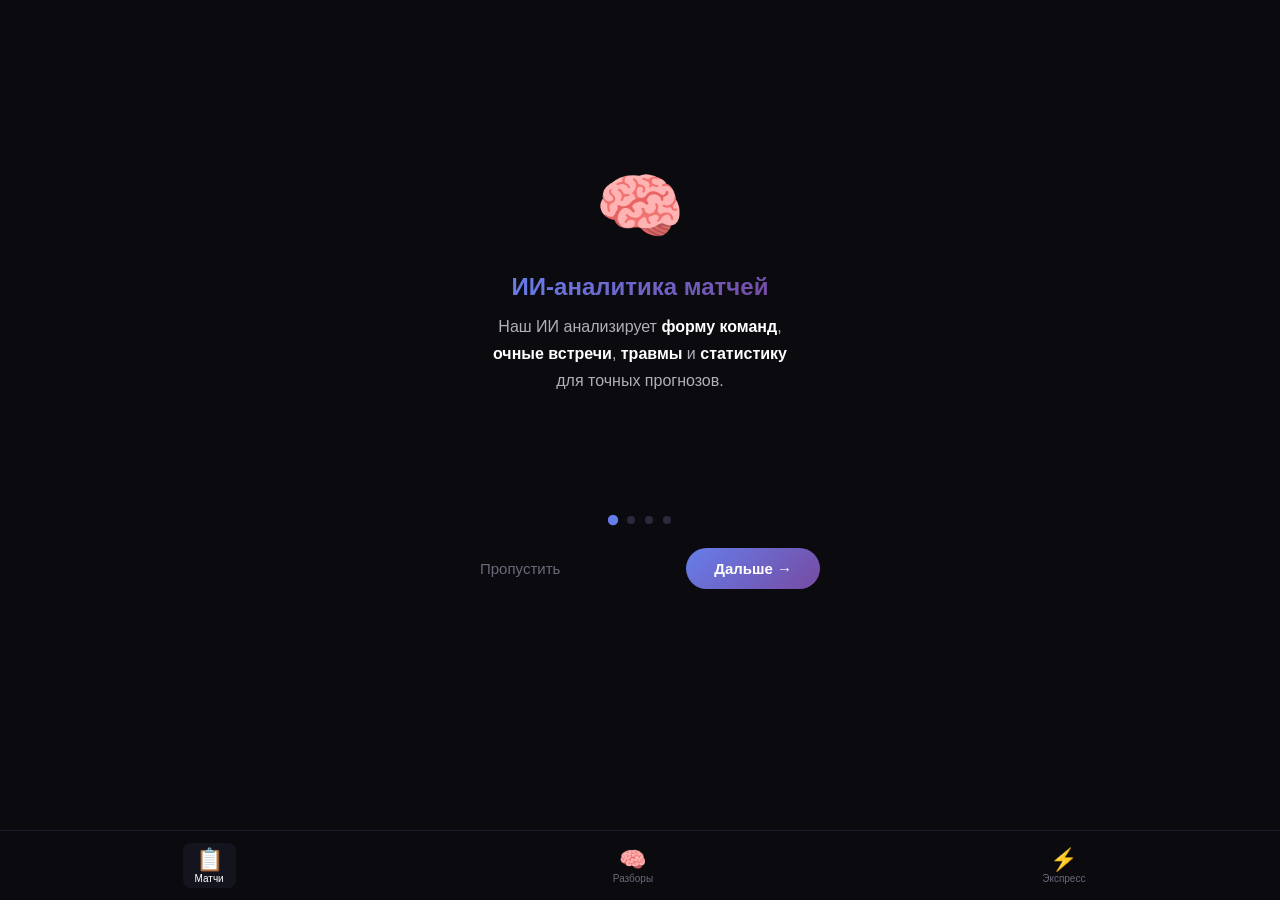
==== commit d4adf0a9: "Визуальные обновления, доработана логика" ====
--- a/index.html
+++ b/index.html
@@ -10,12 +10,64 @@
 <body>
     <div id="app">
         <!-- ========================================= -->
+        <!-- ЭКРАН: ОНБОРДИНГ -->
+        <!-- ========================================= -->
+        <div id="screen-onboarding" class="onboarding-container">
+            <div class="onboarding-slides" id="onboardingSlides">
+                <div class="onboarding-slide active">
+                    <div class="onboarding-icon">🧠</div>
+                    <h2 class="onboarding-title">ИИ-аналитика матчей</h2>
+                    <p class="onboarding-desc">
+                        Наш ИИ анализирует <b>форму команд</b>, <b>очные встречи</b>, 
+                        <b>травмы</b> и <b>статистику</b> для точных прогнозов.
+                    </p>
+                </div>
+                <div class="onboarding-slide">
+                    <div class="onboarding-icon">📊</div>
+                    <h2 class="onboarding-title">Глубокий разбор</h2>
+                    <p class="onboarding-desc">
+                        Каждый матч — <b>разбор на 4-5 абзацев</b> с обоснованием 
+                        главной ставки и ключевыми факторами.
+                    </p>
+                </div>
+                <div class="onboarding-slide">
+                    <div class="onboarding-icon">🎁</div>
+                    <h2 class="onboarding-title">3 бесплатных прогноза</h2>
+                    <p class="onboarding-desc">
+                        <b>3 аналитических разбора</b> бесплатно для новых пользователей. 
+                        Попробуй и оцени качество!
+                    </p>
+                </div>
+                <div class="onboarding-slide">
+                    <div class="onboarding-icon">💎</div>
+                    <h2 class="onboarding-title">Премиум-доступ</h2>
+                    <p class="onboarding-desc">
+                        Неограниченные прогнозы, <b>эксклюзивные матчи</b> и 
+                        приоритетная поддержка. Оформляй подписку в один клик.
+                    </p>
+                </div>
+            </div>
+            
+            <div class="onboarding-dots" id="onboardingDots">
+                <span class="dot active" data-index="0"></span>
+                <span class="dot" data-index="1"></span>
+                <span class="dot" data-index="2"></span>
+                <span class="dot" data-index="3"></span>
+            </div>
+            
+            <div class="onboarding-buttons">
+                <button class="onboarding-skip" id="onboardingSkip">Пропустить</button>
+                <button class="onboarding-next" id="onboardingNext">Дальше →</button>
+            </div>
+        </div>
+        
+        <!-- ========================================= -->
         <!-- ЭКРАН: МАТЧИ -->
         <!-- ========================================= -->
-        <div id="screen-matches">
+        <div id="screen-matches" class="hidden">
             <div class="header">
                 <span class="header-title">⚽ UzarrAI</span>
-                <span class="header-user" id="userName">Гость</span>
+                <button class="header-profile-btn" id="profileBtn">👤</button>
             </div>
             
             <!-- Фильтр: Лиги -->
@@ -48,12 +100,44 @@
         </div>
         
         <!-- ========================================= -->
-        <!-- ЭКРАН: РАЗБОР МАТЧА (с тарифами) -->
+        <!-- ЭКРАН: ТАРИФЫ (для матча / экспресс) -->
         <!-- ========================================= -->
-        <div id="screen-analysis" class="hidden">
-            <button class="back-btn" id="backToMatches">← Назад к матчам</button>
-            <div id="analysisContent">
-                <div class="loading">Загрузка разбора<span class="loading-dots"></span></div>
+        <div id="screen-tariffs" class="hidden">
+            <button class="back-btn" id="backFromTariffs">← Назад</button>
+            <div id="tariffsContent"></div>
+        </div>
+        
+        <!-- ========================================= -->
+        <!-- ЭКРАН: ЛИЧНЫЙ КАБИНЕТ -->
+        <!-- ========================================= -->
+        <div id="screen-profile" class="hidden">
+            <button class="back-btn" id="backFromProfile">← Назад</button>
+            <div id="profileContent">
+                <div class="profile-header">
+                    <div class="profile-avatar">👤</div>
+                    <div class="profile-name" id="profileName">Артём</div>
+                    <div class="profile-tag" id="profileTag">@poland5692</div>
+                    <div class="profile-plan" id="profilePlan">Бесплатный доступ</div>
+                </div>
+                <div class="profile-menu">
+                    <div class="profile-menu-item" onclick="showGlossary()">
+                        <span>📖 Глоссарий</span>
+                        <span>→</span>
+                    </div>
+                    <div class="profile-menu-item" onclick="showTour()">
+                        <span>🎯 Тур по приложению</span>
+                        <span>→</span>
+                    </div>
+                    <div class="profile-menu-item" onclick="toggleTheme()">
+                        <span>🌙 Тема оформления</span>
+                        <span id="themeStatus">тёмная</span>
+                    </div>
+                    <div class="profile-menu-item" onclick="showSupport()">
+                        <span>🆘 Поддержка</span>
+                        <span>→</span>
+                    </div>
+                </div>
+                <button class="profile-tariff-btn" onclick="openTariffsFromProfile()">Открыть тарифы →</button>
             </div>
         </div>
     </div>
--- a/style.css
+++ b/style.css
@@ -1,3 +1,117 @@
+/* ============================================
+   ОНБОРДИНГ
+   ============================================ */
+.onboarding-container {
+    display: flex;
+    flex-direction: column;
+    justify-content: center;
+    align-items: center;
+    min-height: 80vh;
+    padding: 20px 0;
+}
+
+.onboarding-slides {
+    position: relative;
+    width: 100%;
+    max-width: 400px;
+    min-height: 320px;
+}
+
+.onboarding-slide {
+    display: none;
+    flex-direction: column;
+    align-items: center;
+    text-align: center;
+    animation: fadeIn 0.5s ease;
+}
+
+.onboarding-slide.active {
+    display: flex;
+}
+
+@keyframes fadeIn {
+    from { opacity: 0; transform: translateY(20px); }
+    to { opacity: 1; transform: translateY(0); }
+}
+
+.onboarding-icon {
+    font-size: 72px;
+    margin-bottom: 24px;
+}
+
+.onboarding-title {
+    font-size: 24px;
+    font-weight: 700;
+    margin-bottom: 12px;
+    background: linear-gradient(135deg, #667eea 0%, #764ba2 100%);
+    -webkit-background-clip: text;
+    -webkit-text-fill-color: transparent;
+}
+
+.onboarding-desc {
+    font-size: 16px;
+    line-height: 1.7;
+    color: #b0b0b8;
+    max-width: 320px;
+}
+
+.onboarding-desc b {
+    color: #ffffff;
+    -webkit-text-fill-color: #ffffff;
+}
+
+.onboarding-dots {
+    display: flex;
+    gap: 10px;
+    margin: 32px 0 24px;
+}
+
+.dot {
+    width: 8px;
+    height: 8px;
+    border-radius: 50%;
+    background: #2a2a3a;
+    transition: background 0.3s, transform 0.3s;
+    cursor: pointer;
+}
+
+.dot.active {
+    background: #667eea;
+    transform: scale(1.3);
+}
+
+.onboarding-buttons {
+    display: flex;
+    justify-content: space-between;
+    width: 100%;
+    max-width: 360px;
+}
+
+.onboarding-skip {
+    background: transparent;
+    border: none;
+    color: #6a6a7a;
+    font-size: 15px;
+    cursor: pointer;
+    padding: 12px 20px;
+}
+
+.onboarding-next {
+    background: linear-gradient(135deg, #667eea 0%, #764ba2 100%);
+    border: none;
+    color: white;
+    font-size: 15px;
+    font-weight: 600;
+    padding: 12px 28px;
+    border-radius: 30px;
+    cursor: pointer;
+    transition: transform 0.2s;
+}
+
+.onboarding-next:active {
+    transform: scale(0.95);
+}
+
 /* ============================================
    БАЗА
    ============================================ */
@@ -39,9 +153,18 @@
     -webkit-text-fill-color: transparent;
 }
 
-.header-user {
-    font-size: 14px;
-    color: #6a6a7a;
+.header-profile-btn {
+    background: none;
+    border: none;
+    font-size: 24px;
+    cursor: pointer;
+    padding: 4px 8px;
+    border-radius: 50%;
+    transition: background 0.2s;
+}
+
+.header-profile-btn:hover {
+    background: #1a1a2e;
 }
 
 /* ============================================
@@ -111,10 +234,6 @@
     transform: scale(0.98);
 }
 
-.match-item:hover {
-    border-color: #667eea;
-}
-
 .match-item .tournament {
     font-size: 11px;
     color: #6a6a7a;
@@ -145,45 +264,6 @@
     padding: 2px 10px;
     border-radius: 12px;
     margin-top: 6px;
-}
-
-/* ============================================
-   АНАЛИЗ (РАЗБОР)
-   ============================================ */
-.analysis-card {
-    background: #14141f;
-    border-radius: 16px;
-    padding: 20px;
-    margin-bottom: 16px;
-    border: 1px solid #1e1e32;
-}
-
-.analysis-title {
-    font-size: 20px;
-    font-weight: 700;
-    margin-bottom: 4px;
-}
-
-.analysis-meta {
-    color: #6a6a7a;
-    font-size: 14px;
-    margin-bottom: 16px;
-}
-
-.analysis-text {
-    line-height: 1.7;
-    margin-bottom: 16px;
-    color: #c0c0c8;
-}
-
-.analysis-prediction {
-    background: linear-gradient(135deg, #667eea 0%, #764ba2 100%);
-    border-radius: 12px;
-    padding: 16px;
-    text-align: center;
-    font-size: 18px;
-    font-weight: 600;
-    margin-bottom: 16px;
 }
 
 /* ============================================
@@ -285,7 +365,82 @@
 }
 
 /* ============================================
-   КНОПКИ
+   ЛИЧНЫЙ КАБИНЕТ
+   ============================================ */
+.profile-header {
+    text-align: center;
+    padding: 20px 0 16px;
+    border-bottom: 1px solid #1a1a2e;
+    margin-bottom: 16px;
+}
+
+.profile-avatar {
+    font-size: 56px;
+    margin-bottom: 8px;
+}
+
+.profile-name {
+    font-size: 20px;
+    font-weight: 700;
+}
+
+.profile-tag {
+    font-size: 14px;
+    color: #6a6a7a;
+    margin: 4px 0 8px;
+}
+
+.profile-plan {
+    display: inline-block;
+    background: #14141f;
+    padding: 4px 16px;
+    border-radius: 20px;
+    font-size: 14px;
+    border: 1px solid #1e1e32;
+}
+
+.profile-menu {
+    margin: 16px 0;
+}
+
+.profile-menu-item {
+    display: flex;
+    justify-content: space-between;
+    padding: 14px 0;
+    border-bottom: 1px solid #1a1a2e;
+    cursor: pointer;
+    transition: background 0.2s;
+    color: #ffffff;
+    font-size: 15px;
+}
+
+.profile-menu-item:hover {
+    background: #0a0a0f;
+}
+
+.profile-menu-item span:last-child {
+    color: #6a6a7a;
+}
+
+.profile-tariff-btn {
+    width: 100%;
+    padding: 14px;
+    background: linear-gradient(135deg, #667eea 0%, #764ba2 100%);
+    border: none;
+    border-radius: 12px;
+    color: white;
+    font-size: 16px;
+    font-weight: 600;
+    cursor: pointer;
+    transition: opacity 0.2s;
+}
+
+.profile-tariff-btn:active {
+    opacity: 0.8;
+}
+
+/* ============================================
+   КНОПКИ НАЗАД
    ============================================ */
 .back-btn {
     background: none;
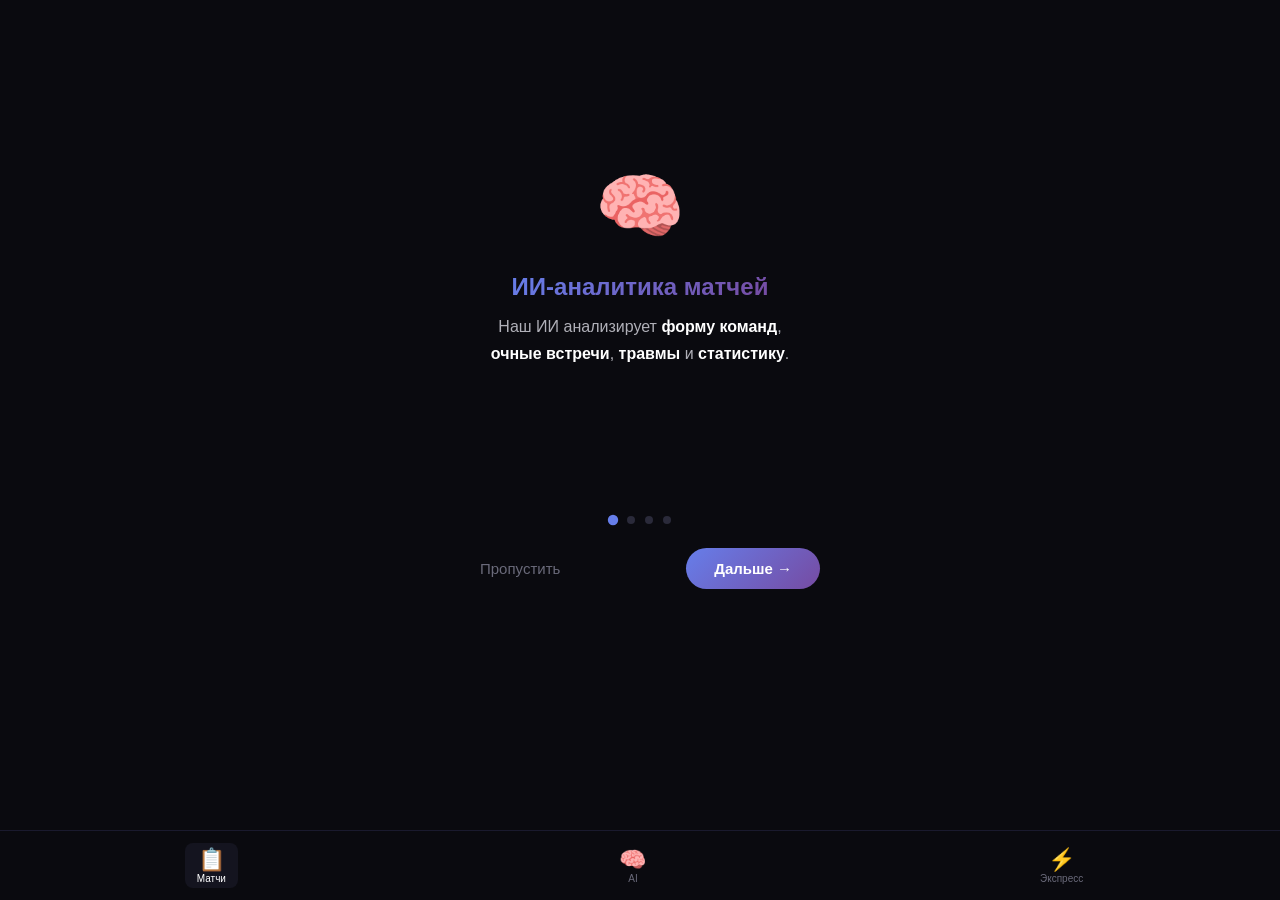
==== commit fa896061: "доработан визуал и логика" ====
--- a/index.html
+++ b/index.html
@@ -17,44 +17,30 @@
                 <div class="onboarding-slide active">
                     <div class="onboarding-icon">🧠</div>
                     <h2 class="onboarding-title">ИИ-аналитика матчей</h2>
-                    <p class="onboarding-desc">
-                        Наш ИИ анализирует <b>форму команд</b>, <b>очные встречи</b>, 
-                        <b>травмы</b> и <b>статистику</b> для точных прогнозов.
-                    </p>
+                    <p class="onboarding-desc">Наш ИИ анализирует <b>форму команд</b>, <b>очные встречи</b>, <b>травмы</b> и <b>статистику</b>.</p>
                 </div>
                 <div class="onboarding-slide">
                     <div class="onboarding-icon">📊</div>
                     <h2 class="onboarding-title">Глубокий разбор</h2>
-                    <p class="onboarding-desc">
-                        Каждый матч — <b>разбор на 4-5 абзацев</b> с обоснованием 
-                        главной ставки и ключевыми факторами.
-                    </p>
+                    <p class="onboarding-desc">Каждый матч — <b>разбор на 4-5 абзацев</b> с обоснованием главной ставки.</p>
                 </div>
                 <div class="onboarding-slide">
                     <div class="onboarding-icon">🎁</div>
                     <h2 class="onboarding-title">3 бесплатных прогноза</h2>
-                    <p class="onboarding-desc">
-                        <b>3 аналитических разбора</b> бесплатно для новых пользователей. 
-                        Попробуй и оцени качество!
-                    </p>
+                    <p class="onboarding-desc"><b>3 аналитических разбора</b> бесплатно для новых пользователей.</p>
                 </div>
                 <div class="onboarding-slide">
                     <div class="onboarding-icon">💎</div>
                     <h2 class="onboarding-title">Премиум-доступ</h2>
-                    <p class="onboarding-desc">
-                        Неограниченные прогнозы, <b>эксклюзивные матчи</b> и 
-                        приоритетная поддержка. Оформляй подписку в один клик.
-                    </p>
+                    <p class="onboarding-desc">Неограниченные прогнозы, <b>эксклюзивные матчи</b> и приоритетная поддержка.</p>
                 </div>
             </div>
-            
             <div class="onboarding-dots" id="onboardingDots">
                 <span class="dot active" data-index="0"></span>
                 <span class="dot" data-index="1"></span>
                 <span class="dot" data-index="2"></span>
                 <span class="dot" data-index="3"></span>
             </div>
-            
             <div class="onboarding-buttons">
                 <button class="onboarding-skip" id="onboardingSkip">Пропустить</button>
                 <button class="onboarding-next" id="onboardingNext">Дальше →</button>
@@ -62,7 +48,7 @@
         </div>
         
         <!-- ========================================= -->
-        <!-- ЭКРАН: МАТЧИ -->
+        <!-- ЭКРАН: МАТЧИ (ГЛАВНАЯ) -->
         <!-- ========================================= -->
         <div id="screen-matches" class="hidden">
             <div class="header">
@@ -70,9 +56,37 @@
                 <button class="header-profile-btn" id="profileBtn">👤</button>
             </div>
             
-            <!-- Фильтр: Лиги -->
-            <div class="filter-section">
-                <div class="filter-label">Футбол</div>
+            <!-- Матч дня -->
+            <div class="match-day-card" onclick="openTariffsForMatch(4)">
+                <div class="match-day-badge">🔥 МАТЧ ДНЯ</div>
+                <div class="match-day-tournament">ЧЕМПИОНАТ МИРА 2026 - 1/4 ФИНАЛА</div>
+                <div class="match-day-teams">
+                    <div class="match-day-team">
+                        <span class="team-flag">🇫🇷</span>
+                        <span class="team-name">Франция</span>
+                        <span class="team-stars">★★★☆☆</span>
+                    </div>
+                    <span class="match-day-vs">VS</span>
+                    <div class="match-day-team">
+                        <span class="team-flag">🇲🇦</span>
+                        <span class="team-name">Марокко</span>
+                        <span class="team-stars">★★★☆☆</span>
+                    </div>
+                </div>
+                <div class="match-day-time">⏰ Завтра, 23:00 МСК · через 24 ч</div>
+                <button class="match-day-btn">📊 Открыть прогноз →</button>
+            </div>
+            
+            <!-- Турниры (слайдер) -->
+            <div class="tournaments-slider">
+                <button class="tournament-btn active" data-tournament="world">🌍 ЧМ 2026</button>
+                <button class="tournament-btn" data-tournament="europa">🏆 Лига Европы</button>
+                <button class="tournament-btn" data-tournament="champions">⭐ ЛЧ</button>
+                <button class="tournament-btn" data-tournament="conference">🏅 Лига Конференций</button>
+            </div>
+            
+            <!-- Фильтры -->
+            <div class="filter-row">
                 <div class="filter-tabs" id="leagueFilters">
                     <button class="filter-btn active" data-filter="all">Все</button>
                     <button class="filter-btn" data-filter="apl">АПЛ</button>
@@ -80,13 +94,9 @@
                     <button class="filter-btn" data-filter="laliga">Ла Лига</button>
                     <button class="filter-btn" data-filter="bundesliga">Бундес-Лига</button>
                 </div>
-            </div>
-            
-            <!-- Фильтр: Время -->
-            <div class="filter-section">
-                <div class="filter-label">Лайв</div>
                 <div class="filter-tabs" id="timeFilters">
                     <button class="filter-btn active" data-filter="all">Все</button>
+                    <button class="filter-btn" data-filter="live">ЛАЙВ</button>
                     <button class="filter-btn" data-filter="2h">2ч</button>
                     <button class="filter-btn" data-filter="6h">6ч</button>
                     <button class="filter-btn" data-filter="24h">24ч</button>
@@ -100,7 +110,22 @@
         </div>
         
         <!-- ========================================= -->
-        <!-- ЭКРАН: ТАРИФЫ (для матча / экспресс) -->
+        <!-- ЭКРАН: ВКЛАДКА AI (РАЗОБРАННЫЕ МАТЧИ) -->
+        <!-- ========================================= -->
+        <div id="screen-ai" class="hidden">
+            <div class="header">
+                <span class="header-title">⚽ UzarrAI</span>
+                <button class="header-profile-btn" id="profileBtnAI">👤</button>
+            </div>
+            <div style="font-size:18px;font-weight:700;margin:12px 0;color:#ffffff;">🧠 AI · ЛАЙВ</div>
+            <div style="font-size:14px;color:#6a6a7a;margin-bottom:16px;">🔥 Топ-сигналы дня</div>
+            <div id="aiMatchesList">
+                <div class="loading">Загрузка<span class="loading-dots"></span></div>
+            </div>
+        </div>
+        
+        <!-- ========================================= -->
+        <!-- ЭКРАН: ТАРИФЫ (СЛАЙДЕР) -->
         <!-- ========================================= -->
         <div id="screen-tariffs" class="hidden">
             <button class="back-btn" id="backFromTariffs">← Назад</button>
@@ -150,9 +175,9 @@
             <div class="icon">📋</div>
             <div class="label">Матчи</div>
         </div>
-        <div class="nav-item" data-tab="analysis">
+        <div class="nav-item" data-tab="ai">
             <div class="icon">🧠</div>
-            <div class="label">Разборы</div>
+            <div class="label">AI</div>
         </div>
         <div class="nav-item" data-tab="express">
             <div class="icon">⚡</div>
--- a/style.css
+++ b/style.css
@@ -9,14 +9,12 @@
     min-height: 80vh;
     padding: 20px 0;
 }
-
 .onboarding-slides {
     position: relative;
     width: 100%;
     max-width: 400px;
     min-height: 320px;
 }
-
 .onboarding-slide {
     display: none;
     flex-direction: column;
@@ -24,21 +22,14 @@
     text-align: center;
     animation: fadeIn 0.5s ease;
 }
-
 .onboarding-slide.active {
     display: flex;
 }
-
 @keyframes fadeIn {
     from { opacity: 0; transform: translateY(20px); }
     to { opacity: 1; transform: translateY(0); }
 }
-
-.onboarding-icon {
-    font-size: 72px;
-    margin-bottom: 24px;
-}
-
+.onboarding-icon { font-size: 72px; margin-bottom: 24px; }
 .onboarding-title {
     font-size: 24px;
     font-weight: 700;
@@ -47,25 +38,18 @@
     -webkit-background-clip: text;
     -webkit-text-fill-color: transparent;
 }
-
 .onboarding-desc {
     font-size: 16px;
     line-height: 1.7;
     color: #b0b0b8;
     max-width: 320px;
 }
-
-.onboarding-desc b {
-    color: #ffffff;
-    -webkit-text-fill-color: #ffffff;
-}
-
+.onboarding-desc b { color: #ffffff; -webkit-text-fill-color: #ffffff; }
 .onboarding-dots {
     display: flex;
     gap: 10px;
     margin: 32px 0 24px;
 }
-
 .dot {
     width: 8px;
     height: 8px;
@@ -74,19 +58,16 @@
     transition: background 0.3s, transform 0.3s;
     cursor: pointer;
 }
-
 .dot.active {
     background: #667eea;
     transform: scale(1.3);
 }
-
 .onboarding-buttons {
     display: flex;
     justify-content: space-between;
     width: 100%;
     max-width: 360px;
 }
-
 .onboarding-skip {
     background: transparent;
     border: none;
@@ -95,7 +76,6 @@
     cursor: pointer;
     padding: 12px 20px;
 }
-
 .onboarding-next {
     background: linear-gradient(135deg, #667eea 0%, #764ba2 100%);
     border: none;
@@ -107,20 +87,12 @@
     cursor: pointer;
     transition: transform 0.2s;
 }
-
-.onboarding-next:active {
-    transform: scale(0.95);
-}
+.onboarding-next:active { transform: scale(0.95); }
 
 /* ============================================
    БАЗА
    ============================================ */
-* {
-    margin: 0;
-    padding: 0;
-    box-sizing: border-box;
-}
-
+* { margin: 0; padding: 0; box-sizing: border-box; }
 body {
     font-family: -apple-system, BlinkMacSystemFont, 'Segoe UI', Roboto, sans-serif;
     background: #0a0a0f;
@@ -128,10 +100,7 @@
     padding: 16px 16px 80px 16px;
     min-height: 100vh;
 }
-
-.hidden {
-    display: none !important;
-}
+.hidden { display: none !important; }
 
 /* ============================================
    HEADER
@@ -144,7 +113,6 @@
     border-bottom: 1px solid #1a1a2e;
     margin-bottom: 16px;
 }
-
 .header-title {
     font-size: 22px;
     font-weight: 700;
@@ -152,7 +120,6 @@
     -webkit-background-clip: text;
     -webkit-text-fill-color: transparent;
 }
-
 .header-profile-btn {
     background: none;
     border: none;
@@ -162,33 +129,123 @@
     border-radius: 50%;
     transition: background 0.2s;
 }
-
-.header-profile-btn:hover {
-    background: #1a1a2e;
-}
-
-/* ============================================
-   ФИЛЬТРЫ
-   ============================================ */
-.filter-section {
-    margin-bottom: 16px;
-}
-
-.filter-label {
-    font-size: 13px;
-    font-weight: 600;
-    color: #6a6a7a;
-    margin-bottom: 6px;
+.header-profile-btn:hover { background: #1a1a2e; }
+
+/* ============================================
+   МАТЧ ДНЯ
+   ============================================ */
+.match-day-card {
+    background: linear-gradient(145deg, #14141f, #1a1a2e);
+    border-radius: 20px;
+    padding: 20px;
+    margin-bottom: 20px;
+    border: 1px solid #2a2a4a;
+    cursor: pointer;
+    transition: transform 0.2s;
+}
+.match-day-card:active { transform: scale(0.98); }
+.match-day-badge {
+    display: inline-block;
+    background: linear-gradient(135deg, #f7971e, #ffd200);
+    color: #0a0a0f;
+    font-weight: 700;
+    font-size: 12px;
+    padding: 4px 12px;
+    border-radius: 20px;
     text-transform: uppercase;
     letter-spacing: 0.5px;
-}
-
+    margin-bottom: 12px;
+}
+.match-day-tournament {
+    font-size: 12px;
+    color: #6a6a7a;
+    margin-bottom: 8px;
+    letter-spacing: 0.5px;
+}
+.match-day-teams {
+    display: flex;
+    align-items: center;
+    justify-content: space-between;
+    margin-bottom: 12px;
+}
+.match-day-team {
+    display: flex;
+    flex-direction: column;
+    align-items: center;
+    gap: 4px;
+}
+.team-flag { font-size: 28px; }
+.team-name { font-size: 18px; font-weight: 700; }
+.team-stars { font-size: 14px; color: #ffd700; }
+.match-day-vs {
+    color: #6a6a7a;
+    font-weight: 700;
+    font-size: 14px;
+}
+.match-day-time {
+    font-size: 13px;
+    color: #6a6a7a;
+    text-align: center;
+    margin-bottom: 12px;
+}
+.match-day-btn {
+    width: 100%;
+    padding: 12px;
+    background: linear-gradient(135deg, #667eea 0%, #764ba2 100%);
+    border: none;
+    border-radius: 12px;
+    color: white;
+    font-size: 15px;
+    font-weight: 600;
+    cursor: pointer;
+    transition: opacity 0.2s;
+}
+.match-day-btn:active { opacity: 0.8; }
+
+/* ============================================
+   ТУРНИРЫ (СЛАЙДЕР)
+   ============================================ */
+.tournaments-slider {
+    display: flex;
+    gap: 8px;
+    overflow-x: auto;
+    padding-bottom: 12px;
+    margin-bottom: 12px;
+    scrollbar-width: none;
+}
+.tournaments-slider::-webkit-scrollbar { display: none; }
+.tournament-btn {
+    flex-shrink: 0;
+    padding: 8px 16px;
+    background: #14141f;
+    border: 1px solid #1e1e32;
+    border-radius: 20px;
+    color: #6a6a7a;
+    font-size: 13px;
+    cursor: pointer;
+    transition: all 0.3s;
+    white-space: nowrap;
+}
+.tournament-btn.active {
+    background: linear-gradient(135deg, #667eea 0%, #764ba2 100%);
+    color: white;
+    border-color: transparent;
+}
+
+/* ============================================
+   ФИЛЬТРЫ
+   ============================================ */
+.filter-row {
+    display: flex;
+    flex-direction: column;
+    gap: 8px;
+    margin-bottom: 16px;
+}
 .filter-tabs {
     display: flex;
     gap: 8px;
     flex-wrap: wrap;
 }
-
 .filter-btn {
     padding: 6px 16px;
     background: #14141f;
@@ -199,7 +256,6 @@
     cursor: pointer;
     transition: all 0.3s;
 }
-
 .filter-btn.active {
     background: linear-gradient(135deg, #667eea 0%, #764ba2 100%);
     color: white;
@@ -207,19 +263,15 @@
 }
 
 /* ============================================
-   СПИСОК МАТЧЕЙ
-   ============================================ */
-.match-day-group {
-    margin-bottom: 16px;
-}
-
+   МАТЧИ (СПИСОК)
+   ============================================ */
+.match-day-group { margin-bottom: 16px; }
 .match-day-date {
     font-size: 14px;
     font-weight: 600;
     color: #6a6a7a;
     margin-bottom: 8px;
 }
-
 .match-item {
     background: #14141f;
     border-radius: 12px;
@@ -229,11 +281,7 @@
     border: 1px solid #1e1e32;
     transition: transform 0.2s, border-color 0.2s;
 }
-
-.match-item:active {
-    transform: scale(0.98);
-}
-
+.match-item:active { transform: scale(0.98); }
 .match-item .tournament {
     font-size: 11px;
     color: #6a6a7a;
@@ -241,20 +289,17 @@
     letter-spacing: 0.5px;
     margin-bottom: 4px;
 }
-
 .match-item .teams {
     display: flex;
     align-items: center;
     justify-content: space-between;
     font-weight: 600;
 }
-
 .match-item .time {
     font-size: 13px;
     color: #6a6a7a;
     margin-top: 4px;
 }
-
 .match-item .ai-badge {
     display: inline-block;
     background: linear-gradient(135deg, #667eea 0%, #764ba2 100%);
@@ -267,26 +312,75 @@
 }
 
 /* ============================================
-   ТАРИФЫ
-   ============================================ */
-.tariffs-section {
-    margin-top: 16px;
-}
-
-.tariff-card {
+   ВКЛАДКА AI
+   ============================================ */
+.ai-match-card {
     background: #14141f;
-    border-radius: 16px;
-    padding: 20px;
-    margin-bottom: 12px;
+    border-radius: 12px;
+    padding: 14px 16px;
+    margin-bottom: 10px;
     border: 1px solid #1e1e32;
+    display: flex;
+    justify-content: space-between;
+    align-items: center;
+}
+.ai-match-card .left {
+    display: flex;
+    flex-direction: column;
+    gap: 2px;
+}
+.ai-match-card .left .tournament {
+    font-size: 11px;
+    color: #6a6a7a;
+    text-transform: uppercase;
+}
+.ai-match-card .left .teams {
+    font-weight: 600;
+}
+.ai-match-card .right {
+    text-align: right;
+}
+.ai-match-card .right .time {
+    font-size: 13px;
+    color: #6a6a7a;
+}
+.ai-match-card .right .badge {
+    background: linear-gradient(135deg, #667eea 0%, #764ba2 100%);
+    color: white;
+    font-size: 10px;
+    font-weight: 700;
+    padding: 2px 10px;
+    border-radius: 12px;
+    margin-top: 4px;
+    display: inline-block;
+}
+
+/* ============================================
+   ТАРИФЫ (СЛАЙДЕР)
+   ============================================ */
+.tariffs-slider {
+    display: flex;
+    gap: 16px;
+    overflow-x: auto;
+    padding: 8px 4px 16px;
+    scroll-snap-type: x mandatory;
+    scrollbar-width: none;
+}
+.tariffs-slider::-webkit-scrollbar { display: none; }
+.tariff-card-slide {
+    min-width: 280px;
+    flex-shrink: 0;
+    scroll-snap-align: start;
+    background: #14141f;
+    border-radius: 20px;
+    padding: 24px 20px;
+    border: 1px solid #1e1e32;
+}
+.tariff-card-slide.popular {
+    border: 2px solid #667eea;
     position: relative;
 }
-
-.tariff-card.popular {
-    border: 2px solid #667eea;
-}
-
-.tariff-card.popular::before {
+.tariff-card-slide.popular::before {
     content: '🔥 ПОПУЛЯРНЫЙ';
     position: absolute;
     top: -10px;
@@ -298,40 +392,28 @@
     padding: 2px 12px;
     border-radius: 12px;
 }
-
-.tariff-name {
-    font-size: 20px;
-    font-weight: 700;
-}
-
+.tariff-name { font-size: 20px; font-weight: 700; }
 .tariff-price {
     font-size: 28px;
     font-weight: 700;
     margin: 8px 0;
 }
-
 .tariff-price .period {
     font-size: 14px;
     font-weight: 400;
     color: #6a6a7a;
 }
-
 .tariff-features {
     list-style: none;
     padding: 0;
     margin: 12px 0;
 }
-
 .tariff-features li {
     padding: 4px 0;
     color: #b0b0b8;
     font-size: 14px;
 }
-
-.tariff-features li::before {
-    content: '✅ ';
-}
-
+.tariff-features li::before { content: '✅ '; }
 .tariff-btn {
     width: 100%;
     padding: 12px;
@@ -342,21 +424,15 @@
     cursor: pointer;
     transition: opacity 0.2s;
 }
-
-.tariff-btn:active {
-    opacity: 0.8;
-}
-
+.tariff-btn:active { opacity: 0.8; }
 .tariff-btn.pro {
     background: linear-gradient(135deg, #667eea 0%, #764ba2 100%);
     color: white;
 }
-
 .tariff-btn.max {
     background: linear-gradient(135deg, #f7971e 0%, #ffd200 100%);
     color: #0a0a0f;
 }
-
 .tariff-note {
     font-size: 12px;
     color: #6a6a7a;
@@ -365,7 +441,7 @@
 }
 
 /* ============================================
-   ЛИЧНЫЙ КАБИНЕТ
+   ПРОФИЛЬ
    ============================================ */
 .profile-header {
     text-align: center;
@@ -373,23 +449,13 @@
     border-bottom: 1px solid #1a1a2e;
     margin-bottom: 16px;
 }
-
-.profile-avatar {
-    font-size: 56px;
-    margin-bottom: 8px;
-}
-
-.profile-name {
-    font-size: 20px;
-    font-weight: 700;
-}
-
+.profile-avatar { font-size: 56px; margin-bottom: 8px; }
+.profile-name { font-size: 20px; font-weight: 700; }
 .profile-tag {
     font-size: 14px;
     color: #6a6a7a;
     margin: 4px 0 8px;
 }
-
 .profile-plan {
     display: inline-block;
     background: #14141f;
@@ -398,11 +464,7 @@
     font-size: 14px;
     border: 1px solid #1e1e32;
 }
-
-.profile-menu {
-    margin: 16px 0;
-}
-
+.profile-menu { margin: 16px 0; }
 .profile-menu-item {
     display: flex;
     justify-content: space-between;
@@ -413,15 +475,8 @@
     color: #ffffff;
     font-size: 15px;
 }
-
-.profile-menu-item:hover {
-    background: #0a0a0f;
-}
-
-.profile-menu-item span:last-child {
-    color: #6a6a7a;
-}
-
+.profile-menu-item:hover { background: #0a0a0f; }
+.profile-menu-item span:last-child { color: #6a6a7a; }
 .profile-tariff-btn {
     width: 100%;
     padding: 14px;
@@ -434,10 +489,7 @@
     cursor: pointer;
     transition: opacity 0.2s;
 }
-
-.profile-tariff-btn:active {
-    opacity: 0.8;
-}
+.profile-tariff-btn:active { opacity: 0.8; }
 
 /* ============================================
    КНОПКИ НАЗАД
@@ -467,7 +519,6 @@
     background: #0a0a0f;
     z-index: 100;
 }
-
 .nav-item {
     text-align: center;
     cursor: pointer;
@@ -475,35 +526,23 @@
     border-radius: 8px;
     transition: background 0.2s;
 }
-
-.nav-item.active {
-    background: #14141f;
-}
-
-.nav-item .icon {
-    font-size: 22px;
-}
-
+.nav-item.active { background: #14141f; }
+.nav-item .icon { font-size: 22px; }
 .nav-item .label {
     font-size: 10px;
     color: #6a6a7a;
 }
-
-.nav-item.active .label {
-    color: #ffffff;
-}
+.nav-item.active .label { color: #ffffff; }
 
 .loading {
     text-align: center;
     padding: 40px 0;
     color: #6a6a7a;
 }
-
 @keyframes pulse {
     0%, 100% { opacity: 1; }
     50% { opacity: 0.5; }
 }
-
 .loading-dots::after {
     content: '...';
     animation: pulse 1.5s infinite;
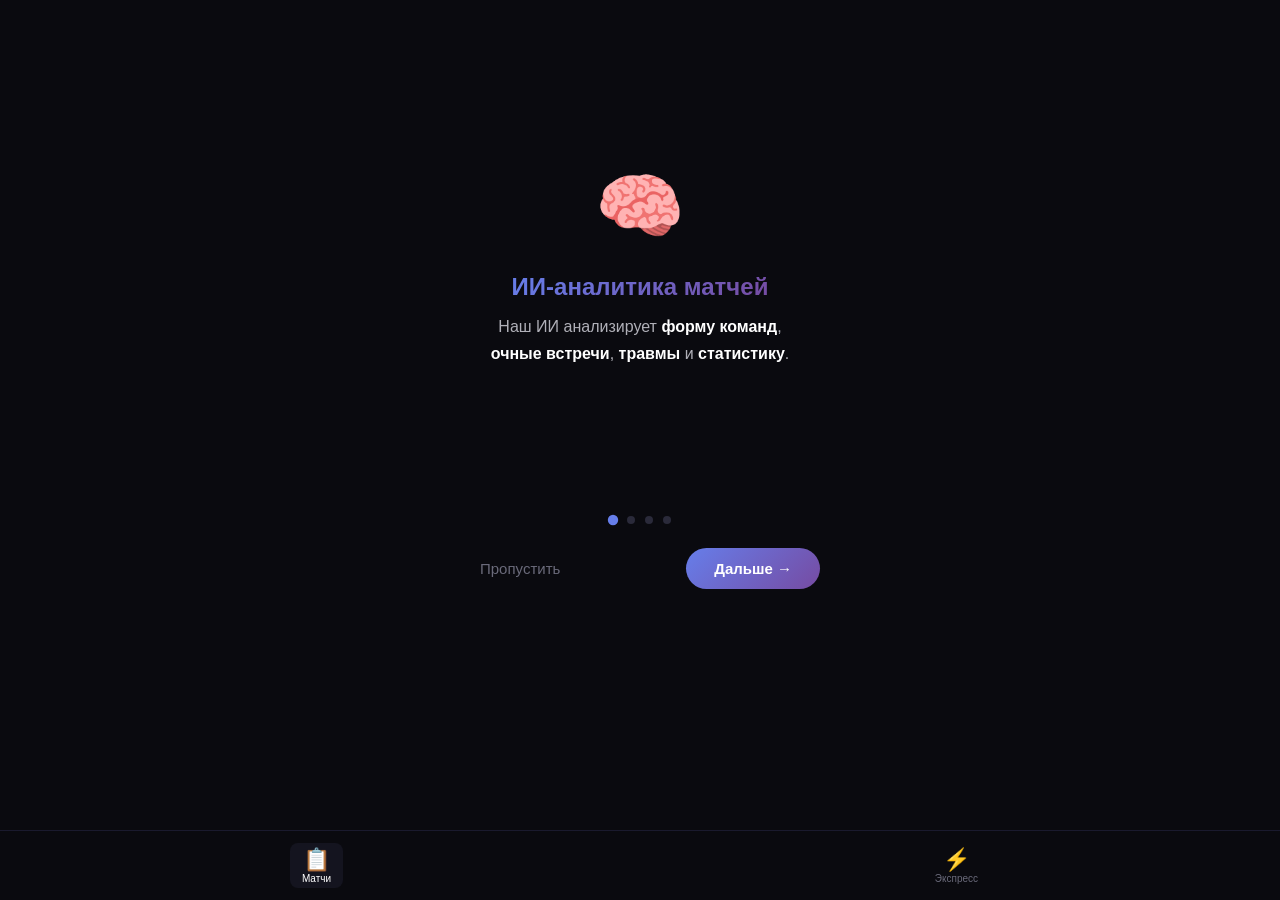
==== commit 8bb82ece: "Работа с багами и визуалом" ====
--- a/index.html
+++ b/index.html
@@ -56,71 +56,19 @@
                 <button class="header-profile-btn" id="profileBtn">👤</button>
             </div>
             
-            <!-- Матч дня -->
-            <div class="match-day-card" onclick="openTariffsForMatch(4)">
-                <div class="match-day-badge">🔥 МАТЧ ДНЯ</div>
-                <div class="match-day-tournament">ЧЕМПИОНАТ МИРА 2026 - 1/4 ФИНАЛА</div>
-                <div class="match-day-teams">
-                    <div class="match-day-team">
-                        <span class="team-flag">🇫🇷</span>
-                        <span class="team-name">Франция</span>
-                        <span class="team-stars">★★★☆☆</span>
-                    </div>
-                    <span class="match-day-vs">VS</span>
-                    <div class="match-day-team">
-                        <span class="team-flag">🇲🇦</span>
-                        <span class="team-name">Марокко</span>
-                        <span class="team-stars">★★★☆☆</span>
-                    </div>
+            <!-- МАТЧ ДНЯ (СЛАЙДЕР) -->
+            <div class="match-day-slider" id="matchDaySlider">
+                <div class="match-day-track" id="matchDayTrack">
+                    <!-- Слайды генерируются JS -->
                 </div>
-                <div class="match-day-time">⏰ Завтра, 23:00 МСК · через 24 ч</div>
-                <button class="match-day-btn">📊 Открыть прогноз →</button>
+                <button class="slider-btn prev" id="sliderPrev">‹</button>
+                <button class="slider-btn next" id="sliderNext">›</button>
             </div>
+            <div class="slider-dots" id="sliderDots"></div>
             
-            <!-- Турниры (слайдер) -->
-            <div class="tournaments-slider">
-                <button class="tournament-btn active" data-tournament="world">🌍 ЧМ 2026</button>
-                <button class="tournament-btn" data-tournament="europa">🏆 Лига Европы</button>
-                <button class="tournament-btn" data-tournament="champions">⭐ ЛЧ</button>
-                <button class="tournament-btn" data-tournament="conference">🏅 Лига Конференций</button>
-            </div>
-            
-            <!-- Фильтры -->
-            <div class="filter-row">
-                <div class="filter-tabs" id="leagueFilters">
-                    <button class="filter-btn active" data-filter="all">Все</button>
-                    <button class="filter-btn" data-filter="apl">АПЛ</button>
-                    <button class="filter-btn" data-filter="seriea">Серия А</button>
-                    <button class="filter-btn" data-filter="laliga">Ла Лига</button>
-                    <button class="filter-btn" data-filter="bundesliga">Бундес-Лига</button>
-                </div>
-                <div class="filter-tabs" id="timeFilters">
-                    <button class="filter-btn active" data-filter="all">Все</button>
-                    <button class="filter-btn" data-filter="live">ЛАЙВ</button>
-                    <button class="filter-btn" data-filter="2h">2ч</button>
-                    <button class="filter-btn" data-filter="6h">6ч</button>
-                    <button class="filter-btn" data-filter="24h">24ч</button>
-                </div>
-            </div>
-            
-            <!-- Список матчей -->
-            <div id="matchesList">
-                <div class="loading">Загрузка матчей<span class="loading-dots"></span></div>
-            </div>
-        </div>
-        
-        <!-- ========================================= -->
-        <!-- ЭКРАН: ВКЛАДКА AI (РАЗОБРАННЫЕ МАТЧИ) -->
-        <!-- ========================================= -->
-        <div id="screen-ai" class="hidden">
-            <div class="header">
-                <span class="header-title">⚽ UzarrAI</span>
-                <button class="header-profile-btn" id="profileBtnAI">👤</button>
-            </div>
-            <div style="font-size:18px;font-weight:700;margin:12px 0;color:#ffffff;">🧠 AI · ЛАЙВ</div>
-            <div style="font-size:14px;color:#6a6a7a;margin-bottom:16px;">🔥 Топ-сигналы дня</div>
-            <div id="aiMatchesList">
-                <div class="loading">Загрузка<span class="loading-dots"></span></div>
+            <!-- СЕКЦИИ ТУРНИРОВ -->
+            <div class="tournament-sections" id="tournamentSections">
+                <!-- Генерируется JS -->
             </div>
         </div>
         
@@ -175,10 +123,6 @@
             <div class="icon">📋</div>
             <div class="label">Матчи</div>
         </div>
-        <div class="nav-item" data-tab="ai">
-            <div class="icon">🧠</div>
-            <div class="label">AI</div>
-        </div>
         <div class="nav-item" data-tab="express">
             <div class="icon">⚡</div>
             <div class="label">Экспресс</div>
--- a/style.css
+++ b/style.css
@@ -22,9 +22,7 @@
     text-align: center;
     animation: fadeIn 0.5s ease;
 }
-.onboarding-slide.active {
-    display: flex;
-}
+.onboarding-slide.active { display: flex; }
 @keyframes fadeIn {
     from { opacity: 0; transform: translateY(20px); }
     to { opacity: 1; transform: translateY(0); }
@@ -132,16 +130,25 @@
 .header-profile-btn:hover { background: #1a1a2e; }
 
 /* ============================================
-   МАТЧ ДНЯ
-   ============================================ */
+   МАТЧ ДНЯ (СЛАЙДЕР)
+   ============================================ */
+.match-day-slider {
+    position: relative;
+    overflow: hidden;
+    border-radius: 20px;
+    margin-bottom: 12px;
+}
+.match-day-track {
+    display: flex;
+    transition: transform 0.4s ease;
+}
 .match-day-card {
+    min-width: 100%;
     background: linear-gradient(145deg, #14141f, #1a1a2e);
     border-radius: 20px;
     padding: 20px;
-    margin-bottom: 20px;
     border: 1px solid #2a2a4a;
     cursor: pointer;
-    transition: transform 0.2s;
 }
 .match-day-card:active { transform: scale(0.98); }
 .match-day-badge {
@@ -174,7 +181,7 @@
     align-items: center;
     gap: 4px;
 }
-.team-flag { font-size: 28px; }
+.team-flag { font-size: 32px; }
 .team-name { font-size: 18px; font-weight: 700; }
 .team-stars { font-size: 14px; color: #ffd700; }
 .match-day-vs {
@@ -182,6 +189,31 @@
     font-weight: 700;
     font-size: 14px;
 }
+.match-day-favorite {
+    display: flex;
+    justify-content: space-between;
+    background: #0a0a0f;
+    padding: 8px 14px;
+    border-radius: 10px;
+    margin-bottom: 12px;
+    font-size: 14px;
+}
+.favorite-percent { color: #4ade80; font-weight: 700; }
+.match-day-probability {
+    display: flex;
+    justify-content: space-around;
+    margin-bottom: 12px;
+    gap: 8px;
+}
+.prob-item {
+    flex: 1;
+    text-align: center;
+    background: #0a0a0f;
+    padding: 6px 0;
+    border-radius: 8px;
+}
+.prob-label { font-size: 12px; color: #6a6a7a; display: block; }
+.prob-value { font-size: 16px; font-weight: 700; color: #ffffff; }
 .match-day-time {
     font-size: 13px;
     color: #6a6a7a;
@@ -202,157 +234,97 @@
 }
 .match-day-btn:active { opacity: 0.8; }
 
-/* ============================================
-   ТУРНИРЫ (СЛАЙДЕР)
-   ============================================ */
-.tournaments-slider {
-    display: flex;
-    gap: 8px;
-    overflow-x: auto;
-    padding-bottom: 12px;
-    margin-bottom: 12px;
-    scrollbar-width: none;
-}
-.tournaments-slider::-webkit-scrollbar { display: none; }
-.tournament-btn {
-    flex-shrink: 0;
-    padding: 8px 16px;
-    background: #14141f;
-    border: 1px solid #1e1e32;
-    border-radius: 20px;
-    color: #6a6a7a;
-    font-size: 13px;
-    cursor: pointer;
-    transition: all 0.3s;
-    white-space: nowrap;
-}
-.tournament-btn.active {
-    background: linear-gradient(135deg, #667eea 0%, #764ba2 100%);
+.slider-btn {
+    position: absolute;
+    top: 50%;
+    transform: translateY(-50%);
+    background: rgba(0,0,0,0.6);
+    border: none;
     color: white;
-    border-color: transparent;
-}
-
-/* ============================================
-   ФИЛЬТРЫ
-   ============================================ */
-.filter-row {
-    display: flex;
-    flex-direction: column;
+    font-size: 24px;
+    padding: 8px 14px;
+    border-radius: 50%;
+    cursor: pointer;
+    z-index: 10;
+    transition: background 0.2s;
+}
+.slider-btn:hover { background: rgba(0,0,0,0.8); }
+.slider-btn.prev { left: 8px; }
+.slider-btn.next { right: 8px; }
+
+.slider-dots {
+    display: flex;
+    justify-content: center;
     gap: 8px;
     margin-bottom: 16px;
 }
-.filter-tabs {
-    display: flex;
-    gap: 8px;
-    flex-wrap: wrap;
-}
-.filter-btn {
-    padding: 6px 16px;
+.slider-dot {
+    width: 8px;
+    height: 8px;
+    border-radius: 50%;
+    background: #2a2a3a;
+    cursor: pointer;
+    transition: background 0.3s;
+}
+.slider-dot.active { background: #667eea; }
+
+/* ============================================
+   ТУРНИРНЫЕ СЕКЦИИ
+   ============================================ */
+.tournament-sections {
+    display: flex;
+    flex-direction: column;
+    gap: 16px;
+    margin-top: 8px;
+}
+.tournament-section {
     background: #14141f;
+    border-radius: 16px;
+    padding: 16px;
     border: 1px solid #1e1e32;
-    border-radius: 20px;
-    color: #6a6a7a;
-    font-size: 13px;
-    cursor: pointer;
-    transition: all 0.3s;
-}
-.filter-btn.active {
-    background: linear-gradient(135deg, #667eea 0%, #764ba2 100%);
-    color: white;
-    border-color: transparent;
-}
-
-/* ============================================
-   МАТЧИ (СПИСОК)
-   ============================================ */
-.match-day-group { margin-bottom: 16px; }
-.match-day-date {
-    font-size: 14px;
+}
+.tournament-section-title {
+    font-size: 16px;
+    font-weight: 700;
+    margin-bottom: 8px;
+    color: #ffffff;
+}
+.tournament-section-sub {
+    font-size: 12px;
+    color: #6a6a7a;
+    margin-bottom: 8px;
+}
+.tournament-section-matches {
+    display: flex;
+    flex-direction: column;
+    gap: 6px;
+}
+.tournament-match {
+    display: flex;
+    justify-content: space-between;
+    align-items: center;
+    padding: 8px 12px;
+    background: #0a0a0f;
+    border-radius: 10px;
+    cursor: pointer;
+    transition: background 0.2s;
+}
+.tournament-match:hover { background: #1a1a2e; }
+.tournament-match .teams {
     font-weight: 600;
-    color: #6a6a7a;
-    margin-bottom: 8px;
-}
-.match-item {
-    background: #14141f;
-    border-radius: 12px;
-    padding: 14px 16px;
-    margin-bottom: 8px;
-    cursor: pointer;
-    border: 1px solid #1e1e32;
-    transition: transform 0.2s, border-color 0.2s;
-}
-.match-item:active { transform: scale(0.98); }
-.match-item .tournament {
-    font-size: 11px;
-    color: #6a6a7a;
-    text-transform: uppercase;
-    letter-spacing: 0.5px;
-    margin-bottom: 4px;
-}
-.match-item .teams {
-    display: flex;
-    align-items: center;
-    justify-content: space-between;
-    font-weight: 600;
-}
-.match-item .time {
-    font-size: 13px;
-    color: #6a6a7a;
-    margin-top: 4px;
-}
-.match-item .ai-badge {
-    display: inline-block;
+    font-size: 14px;
+}
+.tournament-match .badge {
     background: linear-gradient(135deg, #667eea 0%, #764ba2 100%);
     color: white;
     font-size: 10px;
     font-weight: 700;
     padding: 2px 10px;
     border-radius: 12px;
-    margin-top: 6px;
-}
-
-/* ============================================
-   ВКЛАДКА AI
-   ============================================ */
-.ai-match-card {
-    background: #14141f;
-    border-radius: 12px;
-    padding: 14px 16px;
-    margin-bottom: 10px;
-    border: 1px solid #1e1e32;
-    display: flex;
-    justify-content: space-between;
-    align-items: center;
-}
-.ai-match-card .left {
-    display: flex;
-    flex-direction: column;
-    gap: 2px;
-}
-.ai-match-card .left .tournament {
-    font-size: 11px;
-    color: #6a6a7a;
-    text-transform: uppercase;
-}
-.ai-match-card .left .teams {
-    font-weight: 600;
-}
-.ai-match-card .right {
-    text-align: right;
-}
-.ai-match-card .right .time {
-    font-size: 13px;
-    color: #6a6a7a;
-}
-.ai-match-card .right .badge {
-    background: linear-gradient(135deg, #667eea 0%, #764ba2 100%);
-    color: white;
-    font-size: 10px;
-    font-weight: 700;
-    padding: 2px 10px;
-    border-radius: 12px;
-    margin-top: 4px;
-    display: inline-block;
+}
+.tournament-match .time {
+    font-size: 12px;
+    color: #6a6a7a;
 }
 
 /* ============================================
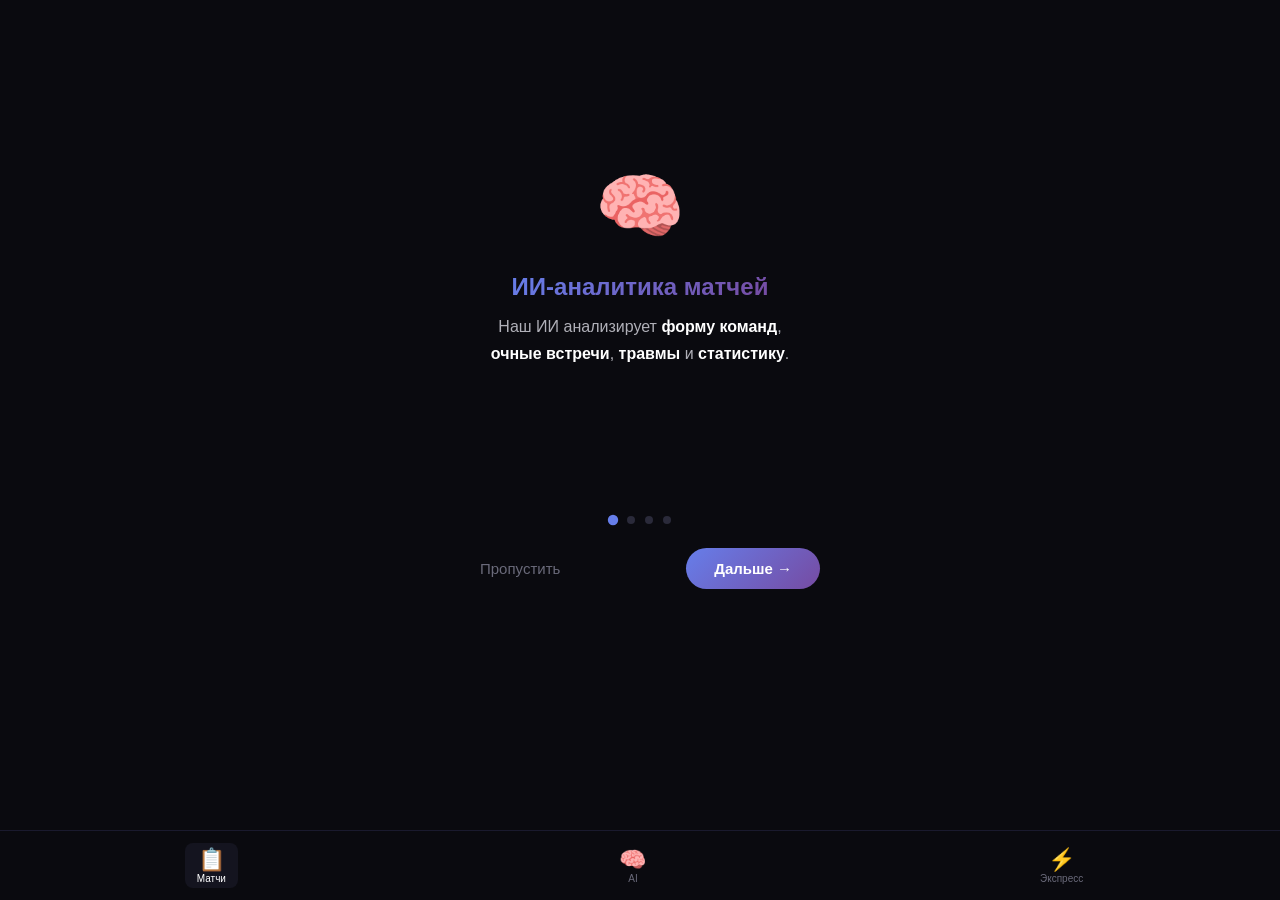
==== commit c57a955a: "Работа с логикой и визуалом" ====
--- a/index.html
+++ b/index.html
@@ -56,24 +56,45 @@
                 <button class="header-profile-btn" id="profileBtn">👤</button>
             </div>
             
-            <!-- МАТЧ ДНЯ (СЛАЙДЕР) -->
+            <!-- МАТЧ ДНЯ (АВТОСЛАЙДЕР) -->
             <div class="match-day-slider" id="matchDaySlider">
                 <div class="match-day-track" id="matchDayTrack">
-                    <!-- Слайды генерируются JS -->
+                    <!-- Генерируется JS -->
                 </div>
-                <button class="slider-btn prev" id="sliderPrev">‹</button>
-                <button class="slider-btn next" id="sliderNext">›</button>
             </div>
-            <div class="slider-dots" id="sliderDots"></div>
             
-            <!-- СЕКЦИИ ТУРНИРОВ -->
-            <div class="tournament-sections" id="tournamentSections">
-                <!-- Генерируется JS -->
+            <!-- ВЫБОР ЛИГ -->
+            <div class="league-selector" id="leagueSelector">
+                <button class="league-btn active" data-league="all">Все</button>
+                <button class="league-btn" data-league="world">🌍 ЧМ</button>
+                <button class="league-btn" data-league="europa">🏆 ЛЕ</button>
+                <button class="league-btn" data-league="champions">⭐ ЛЧ</button>
+                <button class="league-btn" data-league="conference">🏅 ЛК</button>
+            </div>
+            
+            <!-- СПИСОК МАТЧЕЙ ПО ВЫБРАННОЙ ЛИГЕ -->
+            <div id="matchesList">
+                <div class="loading">Загрузка матчей<span class="loading-dots"></span></div>
             </div>
         </div>
         
         <!-- ========================================= -->
-        <!-- ЭКРАН: ТАРИФЫ (СЛАЙДЕР) -->
+        <!-- ЭКРАН: AI (РАЗОБРАННЫЕ МАТЧИ) -->
+        <!-- ========================================= -->
+        <div id="screen-ai" class="hidden">
+            <div class="header">
+                <span class="header-title">⚽ UzarrAI</span>
+                <button class="header-profile-btn" id="profileBtnAI">👤</button>
+            </div>
+            <div style="font-size:18px;font-weight:700;margin:12px 0;color:#ffffff;">🧠 AI · Разборы</div>
+            <div style="font-size:14px;color:#6a6a7a;margin-bottom:16px;">Матчи, которые уже проанализированы</div>
+            <div id="aiMatchesList">
+                <div class="loading">Загрузка<span class="loading-dots"></span></div>
+            </div>
+        </div>
+        
+        <!-- ========================================= -->
+        <!-- ЭКРАН: ТАРИФЫ -->
         <!-- ========================================= -->
         <div id="screen-tariffs" class="hidden">
             <button class="back-btn" id="backFromTariffs">← Назад</button>
@@ -123,6 +144,10 @@
             <div class="icon">📋</div>
             <div class="label">Матчи</div>
         </div>
+        <div class="nav-item" data-tab="ai">
+            <div class="icon">🧠</div>
+            <div class="label">AI</div>
+        </div>
         <div class="nav-item" data-tab="express">
             <div class="icon">⚡</div>
             <div class="label">Экспресс</div>
--- a/style.css
+++ b/style.css
@@ -130,17 +130,16 @@
 .header-profile-btn:hover { background: #1a1a2e; }
 
 /* ============================================
-   МАТЧ ДНЯ (СЛАЙДЕР)
+   МАТЧ ДНЯ (АВТОСЛАЙДЕР)
    ============================================ */
 .match-day-slider {
-    position: relative;
     overflow: hidden;
     border-radius: 20px;
-    margin-bottom: 12px;
+    margin-bottom: 16px;
 }
 .match-day-track {
     display: flex;
-    transition: transform 0.4s ease;
+    transition: transform 0.8s ease;
 }
 .match-day-card {
     min-width: 100%;
@@ -234,101 +233,117 @@
 }
 .match-day-btn:active { opacity: 0.8; }
 
-.slider-btn {
-    position: absolute;
-    top: 50%;
-    transform: translateY(-50%);
-    background: rgba(0,0,0,0.6);
-    border: none;
-    color: white;
-    font-size: 24px;
-    padding: 8px 14px;
-    border-radius: 50%;
-    cursor: pointer;
-    z-index: 10;
-    transition: background 0.2s;
-}
-.slider-btn:hover { background: rgba(0,0,0,0.8); }
-.slider-btn.prev { left: 8px; }
-.slider-btn.next { right: 8px; }
-
-.slider-dots {
-    display: flex;
-    justify-content: center;
+/* ============================================
+   ВЫБОР ЛИГ
+   ============================================ */
+.league-selector {
+    display: flex;
     gap: 8px;
-    margin-bottom: 16px;
-}
-.slider-dot {
-    width: 8px;
-    height: 8px;
-    border-radius: 50%;
-    background: #2a2a3a;
-    cursor: pointer;
-    transition: background 0.3s;
-}
-.slider-dot.active { background: #667eea; }
-
-/* ============================================
-   ТУРНИРНЫЕ СЕКЦИИ
-   ============================================ */
-.tournament-sections {
-    display: flex;
-    flex-direction: column;
-    gap: 16px;
-    margin-top: 8px;
-}
-.tournament-section {
+    overflow-x: auto;
+    padding-bottom: 12px;
+    margin-bottom: 12px;
+    scrollbar-width: none;
+}
+.league-selector::-webkit-scrollbar { display: none; }
+.league-btn {
+    flex-shrink: 0;
+    padding: 8px 16px;
     background: #14141f;
-    border-radius: 16px;
-    padding: 16px;
     border: 1px solid #1e1e32;
-}
-.tournament-section-title {
-    font-size: 16px;
-    font-weight: 700;
+    border-radius: 20px;
+    color: #6a6a7a;
+    font-size: 13px;
+    cursor: pointer;
+    transition: all 0.3s;
+    white-space: nowrap;
+}
+.league-btn.active {
+    background: linear-gradient(135deg, #667eea 0%, #764ba2 100%);
+    color: white;
+    border-color: transparent;
+}
+
+/* ============================================
+   МАТЧИ (СПИСОК)
+   ============================================ */
+.match-item {
+    background: #14141f;
+    border-radius: 12px;
+    padding: 14px 16px;
     margin-bottom: 8px;
-    color: #ffffff;
-}
-.tournament-section-sub {
-    font-size: 12px;
-    color: #6a6a7a;
-    margin-bottom: 8px;
-}
-.tournament-section-matches {
-    display: flex;
-    flex-direction: column;
-    gap: 6px;
-}
-.tournament-match {
-    display: flex;
-    justify-content: space-between;
-    align-items: center;
-    padding: 8px 12px;
-    background: #0a0a0f;
-    border-radius: 10px;
-    cursor: pointer;
-    transition: background 0.2s;
-}
-.tournament-match:hover { background: #1a1a2e; }
-.tournament-match .teams {
+    cursor: pointer;
+    border: 1px solid #1e1e32;
+    transition: transform 0.2s, border-color 0.2s;
+}
+.match-item:active { transform: scale(0.98); }
+.match-item .tournament {
+    font-size: 11px;
+    color: #6a6a7a;
+    text-transform: uppercase;
+    letter-spacing: 0.5px;
+    margin-bottom: 4px;
+}
+.match-item .teams {
+    display: flex;
+    align-items: center;
+    justify-content: space-between;
     font-weight: 600;
-    font-size: 14px;
-}
-.tournament-match .badge {
+}
+.match-item .time {
+    font-size: 13px;
+    color: #6a6a7a;
+    margin-top: 4px;
+}
+.match-item .ai-badge {
+    display: inline-block;
     background: linear-gradient(135deg, #667eea 0%, #764ba2 100%);
     color: white;
     font-size: 10px;
     font-weight: 700;
     padding: 2px 10px;
     border-radius: 12px;
-}
-.tournament-match .time {
-    font-size: 12px;
-    color: #6a6a7a;
-}
-
-/* ============================================
-   ТАРИФЫ (СЛАЙДЕР)
+    margin-top: 6px;
+}
+
+/* ============================================
+   ВКЛАДКА AI
+   ============================================ */
+.ai-match-card {
+    background: #14141f;
+    border-radius: 12px;
+    padding: 14px 16px;
+    margin-bottom: 10px;
+    border: 1px solid #1e1e32;
+    display: flex;
+    justify-content: space-between;
+    align-items: center;
+    cursor: pointer;
+}
+.ai-match-card:active { transform: scale(0.98); }
+.ai-match-card .left .tournament {
+    font-size: 11px;
+    color: #6a6a7a;
+    text-transform: uppercase;
+}
+.ai-match-card .left .teams { font-weight: 600; }
+.ai-match-card .right { text-align: right; }
+.ai-match-card .right .time {
+    font-size: 13px;
+    color: #6a6a7a;
+}
+.ai-match-card .right .badge {
+    background: linear-gradient(135deg, #667eea 0%, #764ba2 100%);
+    color: white;
+    font-size: 10px;
+    font-weight: 700;
+    padding: 2px 10px;
+    border-radius: 12px;
+    margin-top: 4px;
+    display: inline-block;
+}
+
+/* ============================================
+   ТАРИФЫ (СЛАЙДЕР КАК НА РЕФЕРЕНСЕ)
    ============================================ */
 .tariffs-slider {
     display: flex;
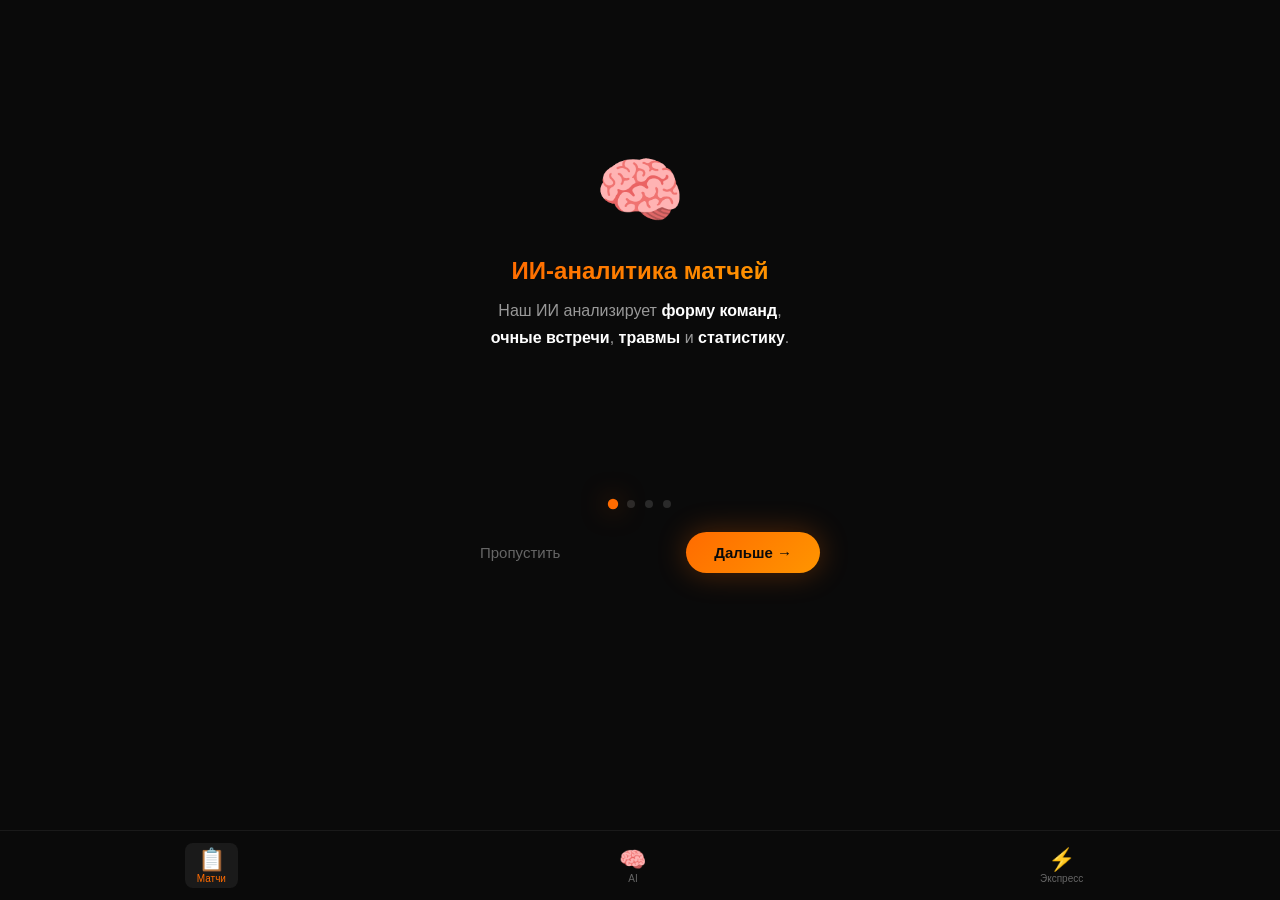
==== commit dc8a60fe: "Много нового" ====
--- a/index.html
+++ b/index.html
@@ -6,6 +6,10 @@
     <title>UzarrAI — AI прогнозы</title>
     <script src="https://telegram.org/js/telegram-web-app.js"></script>
     <link rel="stylesheet" href="style.css">
+    <!-- ⚠️ ВАЖНО: СНАЧАЛА api.js, ПОТОМ matches-loader.js, ПОТОМ app.js -->
+    <script src="api.js"></script>
+    <script src="matches-loader.js"></script>
+    <script src="app.js"></script>
 </head>
 <body>
     <div id="app">
@@ -51,14 +55,15 @@
         <!-- ЭКРАН: МАТЧИ (ГЛАВНАЯ) -->
         <!-- ========================================= -->
         <div id="screen-matches" class="hidden">
-            <div class="header">
-                <span class="header-title">⚽ UzarrAI</span>
+            <!-- ХЕДЕР: только иконка профиля (фиксированная) -->
+            <div class="header-mini glass">
                 <button class="header-profile-btn" id="profileBtn">👤</button>
             </div>
             
-            <!-- МАТЧ ДНЯ (АВТОСЛАЙДЕР) -->
-            <div class="match-day-slider" id="matchDaySlider">
-                <div class="match-day-track" id="matchDayTrack">
+            <!-- МАТЧ ДНЯ (ГОРИЗОНТАЛЬНЫЙ СКРОЛЛ) -->
+            <div class="match-day-scroll">
+                <div class="match-day-scroll-label" id="matchDayLabel">📅 Ближайшие матчи</div>
+                <div class="match-day-scroll-track" id="matchDayTrack">
                     <!-- Генерируется JS -->
                 </div>
             </div>
@@ -72,22 +77,47 @@
                 <button class="league-btn" data-league="conference">🏅 ЛК</button>
             </div>
             
-            <!-- СПИСОК МАТЧЕЙ ПО ВЫБРАННОЙ ЛИГЕ -->
+            <!-- СПИСОК МАТЧЕЙ -->
             <div id="matchesList">
                 <div class="loading">Загрузка матчей<span class="loading-dots"></span></div>
             </div>
         </div>
         
         <!-- ========================================= -->
-        <!-- ЭКРАН: AI (РАЗОБРАННЫЕ МАТЧИ) -->
+        <!-- ЭКРАН: AI (ТОП-СИГНАЛЫ) -->
         <!-- ========================================= -->
         <div id="screen-ai" class="hidden">
-            <div class="header">
-                <span class="header-title">⚽ UzarrAI</span>
+            <!-- ХЕДЕР: только иконка профиля (фиксированная) -->
+            <div class="header-mini glass">
                 <button class="header-profile-btn" id="profileBtnAI">👤</button>
             </div>
-            <div style="font-size:18px;font-weight:700;margin:12px 0;color:#ffffff;">🧠 AI · Разборы</div>
-            <div style="font-size:14px;color:#6a6a7a;margin-bottom:16px;">Матчи, которые уже проанализированы</div>
+            
+            <div style="font-size:18px;font-weight:700;color:#fff;margin:12px 0 4px;">🧠 Топ-сигналы дня</div>
+            
+            <div class="top-signals" id="topSignals"></div>
+            
+            <div class="filter-section">
+                <div class="filter-label">Лиги</div>
+                <div class="filter-tabs" id="aiLeagueFilters">
+                    <button class="filter-btn active" data-filter="all">Все</button>
+                    <button class="filter-btn" data-filter="apl">АПЛ</button>
+                    <button class="filter-btn" data-filter="seriea">Серия А</button>
+                    <button class="filter-btn" data-filter="laliga">Ла Лига</button>
+                    <button class="filter-btn" data-filter="bundesliga">Бундес-Лига</button>
+                </div>
+            </div>
+            
+            <div class="filter-section">
+                <div class="filter-label">Лайв</div>
+                <div class="filter-tabs" id="aiTimeFilters">
+                    <button class="filter-btn active" data-filter="all">Все</button>
+                    <button class="filter-btn" data-filter="live">ЛАЙВ</button>
+                    <button class="filter-btn" data-filter="2h">2ч</button>
+                    <button class="filter-btn" data-filter="6h">6ч</button>
+                    <button class="filter-btn" data-filter="24h">24ч</button>
+                </div>
+            </div>
+            
             <div id="aiMatchesList">
                 <div class="loading">Загрузка<span class="loading-dots"></span></div>
             </div>
@@ -153,7 +183,5 @@
             <div class="label">Экспресс</div>
         </div>
     </div>
-
-    <script src="app.js"></script>
 </body>
 </html>
--- a/style.css
+++ b/style.css
@@ -1,3 +1,25 @@
+/* ============================================
+   БАЗА
+   ============================================ */
+* {
+    margin: 0;
+    padding: 0;
+    box-sizing: border-box;
+}
+
+body {
+    font-family: -apple-system, BlinkMacSystemFont, 'Segoe UI', Roboto, sans-serif;
+    background: #0a0a0a;
+    color: #ffffff;
+    padding: 0 16px 80px 16px;
+    min-height: 100vh;
+    padding-top: 0;
+}
+
+.hidden {
+    display: none !important;
+}
+
 /* ============================================
    ОНБОРДИНГ
    ============================================ */
@@ -9,12 +31,14 @@
     min-height: 80vh;
     padding: 20px 0;
 }
+
 .onboarding-slides {
     position: relative;
     width: 100%;
     max-width: 400px;
     min-height: 320px;
 }
+
 .onboarding-slide {
     display: none;
     flex-direction: column;
@@ -22,219 +46,335 @@
     text-align: center;
     animation: fadeIn 0.5s ease;
 }
-.onboarding-slide.active { display: flex; }
+
+.onboarding-slide.active {
+    display: flex;
+}
+
 @keyframes fadeIn {
-    from { opacity: 0; transform: translateY(20px); }
-    to { opacity: 1; transform: translateY(0); }
-}
-.onboarding-icon { font-size: 72px; margin-bottom: 24px; }
+    from {
+        opacity: 0;
+        transform: translateY(20px);
+    }
+    to {
+        opacity: 1;
+        transform: translateY(0);
+    }
+}
+
+.onboarding-icon {
+    font-size: 72px;
+    margin-bottom: 24px;
+}
+
 .onboarding-title {
     font-size: 24px;
     font-weight: 700;
     margin-bottom: 12px;
-    background: linear-gradient(135deg, #667eea 0%, #764ba2 100%);
+    background: linear-gradient(135deg, #ff6b00 0%, #ff9500 100%);
     -webkit-background-clip: text;
     -webkit-text-fill-color: transparent;
 }
+
 .onboarding-desc {
     font-size: 16px;
     line-height: 1.7;
-    color: #b0b0b8;
+    color: #999;
     max-width: 320px;
 }
-.onboarding-desc b { color: #ffffff; -webkit-text-fill-color: #ffffff; }
+
+.onboarding-desc b {
+    color: #fff;
+    -webkit-text-fill-color: #fff;
+}
+
 .onboarding-dots {
     display: flex;
     gap: 10px;
     margin: 32px 0 24px;
 }
+
 .dot {
     width: 8px;
     height: 8px;
     border-radius: 50%;
-    background: #2a2a3a;
+    background: #2a2a2a;
     transition: background 0.3s, transform 0.3s;
     cursor: pointer;
 }
+
 .dot.active {
-    background: #667eea;
+    background: #ff6b00;
     transform: scale(1.3);
-}
+    box-shadow: 0 0 20px rgba(255, 107, 0, 0.5);
+}
+
 .onboarding-buttons {
     display: flex;
     justify-content: space-between;
     width: 100%;
     max-width: 360px;
 }
+
 .onboarding-skip {
     background: transparent;
     border: none;
-    color: #6a6a7a;
+    color: #666;
     font-size: 15px;
     cursor: pointer;
     padding: 12px 20px;
 }
+
 .onboarding-next {
-    background: linear-gradient(135deg, #667eea 0%, #764ba2 100%);
+    background: linear-gradient(135deg, #ff6b00 0%, #ff9500 100%);
     border: none;
-    color: white;
+    color: #0a0a0a;
     font-size: 15px;
-    font-weight: 600;
+    font-weight: 700;
     padding: 12px 28px;
     border-radius: 30px;
     cursor: pointer;
     transition: transform 0.2s;
-}
-.onboarding-next:active { transform: scale(0.95); }
-
-/* ============================================
-   БАЗА
-   ============================================ */
-* { margin: 0; padding: 0; box-sizing: border-box; }
-body {
-    font-family: -apple-system, BlinkMacSystemFont, 'Segoe UI', Roboto, sans-serif;
-    background: #0a0a0f;
-    color: #ffffff;
-    padding: 16px 16px 80px 16px;
-    min-height: 100vh;
-}
-.hidden { display: none !important; }
-
-/* ============================================
-   HEADER
-   ============================================ */
-.header {
-    display: flex;
-    align-items: center;
-    justify-content: space-between;
-    padding: 12px 0;
-    border-bottom: 1px solid #1a1a2e;
+    box-shadow: 0 0 30px rgba(255, 107, 0, 0.3);
+}
+
+.onboarding-next:active {
+    transform: scale(0.95);
+}
+
+/* ============================================
+   МИНИ-ХЕДЕР (фиксированная аватарка)
+   ============================================ */
+.header-mini {
+    position: sticky;
+    top: 0;
+    z-index: 50;
+    display: flex;
+    justify-content: flex-end;
+    padding: 10px 0 8px 0;
+    margin-bottom: 0;
+    background: rgba(10, 10, 10, 0.85);
+    backdrop-filter: blur(12px);
+    -webkit-backdrop-filter: blur(12px);
+    box-shadow: 0 2px 20px rgba(0, 0, 0, 0.7);
+    border-bottom: 1px solid rgba(255, 255, 255, 0.03);
+}
+
+.header-profile-btn {
+    background: rgba(255, 255, 255, 0.05);
+    border: 1px solid rgba(255, 255, 255, 0.08);
+    font-size: 22px;
+    cursor: pointer;
+    padding: 6px 12px;
+    border-radius: 50%;
+    transition: all 0.25s ease;
+    opacity: 0.9;
+    color: #fff;
+    line-height: 1;
+}
+
+.header-profile-btn:hover {
+    background: rgba(255, 107, 0, 0.15);
+    border-color: rgba(255, 107, 0, 0.3);
+    opacity: 1;
+    transform: scale(1.05);
+}
+
+.header-profile-btn:active {
+    transform: scale(0.85);
+}
+
+/* ============================================
+   МАТЧ ДНЯ (ГОРИЗОНТАЛЬНЫЙ СКРОЛЛ)
+   ============================================ */
+.match-day-scroll {
+    display: flex;
+    flex-direction: column;
+    gap: 6px;
     margin-bottom: 16px;
-}
-.header-title {
-    font-size: 22px;
-    font-weight: 700;
-    background: linear-gradient(135deg, #667eea 0%, #764ba2 100%);
-    -webkit-background-clip: text;
-    -webkit-text-fill-color: transparent;
-}
-.header-profile-btn {
-    background: none;
-    border: none;
-    font-size: 24px;
-    cursor: pointer;
-    padding: 4px 8px;
-    border-radius: 50%;
-    transition: background 0.2s;
-}
-.header-profile-btn:hover { background: #1a1a2e; }
-
-/* ============================================
-   МАТЧ ДНЯ (АВТОСЛАЙДЕР)
-   ============================================ */
-.match-day-slider {
-    overflow: hidden;
-    border-radius: 20px;
-    margin-bottom: 16px;
-}
-.match-day-track {
-    display: flex;
-    transition: transform 0.8s ease;
-}
+    padding-top: 8px;
+}
+
+.match-day-scroll-label {
+    font-size: 13px;
+    font-weight: 600;
+    color: #ff6b00;
+    text-transform: uppercase;
+    letter-spacing: 0.5px;
+    padding-left: 2px;
+    transition: opacity 0.3s ease;
+    margin-top: 2px;
+}
+
+.match-day-scroll-track {
+    display: flex;
+    gap: 12px;
+    overflow-x: auto;
+    overflow-y: hidden;
+    padding: 4px 4px 8px 4px;
+    scroll-snap-type: x mandatory;
+    -webkit-overflow-scrolling: touch;
+    scrollbar-width: none;
+}
+
+.match-day-scroll-track::-webkit-scrollbar {
+    display: none;
+}
+
+.match-day-card-wrapper {
+    flex: 0 0 85%;
+    max-width: 85%;
+    scroll-snap-align: start;
+}
+
+.match-day-card-wrapper .match-day-card {
+    flex: none;
+    max-width: 100%;
+}
+
 .match-day-card {
-    min-width: 100%;
-    background: linear-gradient(145deg, #14141f, #1a1a2e);
+    background: linear-gradient(145deg, #111111, #0a0a0a);
     border-radius: 20px;
     padding: 20px;
-    border: 1px solid #2a2a4a;
-    cursor: pointer;
-}
-.match-day-card:active { transform: scale(0.98); }
-.match-day-badge {
-    display: inline-block;
-    background: linear-gradient(135deg, #f7971e, #ffd200);
-    color: #0a0a0f;
-    font-weight: 700;
-    font-size: 12px;
-    padding: 4px 12px;
-    border-radius: 20px;
-    text-transform: uppercase;
-    letter-spacing: 0.5px;
-    margin-bottom: 12px;
-}
+    border: 1px solid #2a2a2a;
+    cursor: pointer;
+    position: relative;
+    overflow: hidden;
+    transition: border-color 0.3s;
+}
+
+.match-day-card:hover {
+    border-color: #ff6b00;
+}
+
+.match-day-card:active {
+    transform: scale(0.98);
+}
+
+.match-day-card::before {
+    content: '';
+    position: absolute;
+    top: -50%;
+    right: -50%;
+    width: 100%;
+    height: 100%;
+    background: radial-gradient(circle, rgba(255, 107, 0, 0.08) 0%, transparent 70%);
+    pointer-events: none;
+}
+
 .match-day-tournament {
-    font-size: 12px;
-    color: #6a6a7a;
+    font-size: 11px;
+    color: #666;
     margin-bottom: 8px;
     letter-spacing: 0.5px;
 }
+
 .match-day-teams {
     display: flex;
     align-items: center;
     justify-content: space-between;
     margin-bottom: 12px;
 }
+
 .match-day-team {
     display: flex;
     flex-direction: column;
     align-items: center;
     gap: 4px;
 }
-.team-flag { font-size: 32px; }
-.team-name { font-size: 18px; font-weight: 700; }
-.team-stars { font-size: 14px; color: #ffd700; }
+
+.team-flag {
+    font-size: 32px;
+}
+
+.team-name {
+    font-size: 18px;
+    font-weight: 700;
+    color: #fff;
+}
+
+.team-stars {
+    font-size: 14px;
+    color: #ffd700;
+}
+
 .match-day-vs {
-    color: #6a6a7a;
+    color: #555;
     font-weight: 700;
     font-size: 14px;
 }
+
 .match-day-favorite {
     display: flex;
     justify-content: space-between;
-    background: #0a0a0f;
+    background: #0a0a0a;
     padding: 8px 14px;
     border-radius: 10px;
     margin-bottom: 12px;
     font-size: 14px;
-}
-.favorite-percent { color: #4ade80; font-weight: 700; }
+    border: 1px solid #1a1a1a;
+}
+
+.favorite-percent {
+    color: #ff6b00;
+    font-weight: 700;
+}
+
 .match-day-probability {
     display: flex;
     justify-content: space-around;
     margin-bottom: 12px;
     gap: 8px;
 }
+
 .prob-item {
     flex: 1;
     text-align: center;
-    background: #0a0a0f;
+    background: #0a0a0a;
     padding: 6px 0;
     border-radius: 8px;
-}
-.prob-label { font-size: 12px; color: #6a6a7a; display: block; }
-.prob-value { font-size: 16px; font-weight: 700; color: #ffffff; }
+    border: 1px solid #1a1a1a;
+}
+
+.prob-label {
+    font-size: 11px;
+    color: #666;
+    display: block;
+}
+
+.prob-value {
+    font-size: 16px;
+    font-weight: 700;
+    color: #fff;
+}
+
 .match-day-time {
     font-size: 13px;
-    color: #6a6a7a;
+    color: #666;
     text-align: center;
     margin-bottom: 12px;
 }
+
 .match-day-btn {
     width: 100%;
     padding: 12px;
-    background: linear-gradient(135deg, #667eea 0%, #764ba2 100%);
+    background: linear-gradient(135deg, #ff6b00 0%, #ff9500 100%);
     border: none;
     border-radius: 12px;
-    color: white;
+    color: #0a0a0a;
     font-size: 15px;
-    font-weight: 600;
-    cursor: pointer;
-    transition: opacity 0.2s;
-}
-.match-day-btn:active { opacity: 0.8; }
-
-/* ============================================
-   ВЫБОР ЛИГ
+    font-weight: 700;
+    cursor: pointer;
+    transition: opacity 0.2s, transform 0.2s;
+    box-shadow: 0 0 30px rgba(255, 107, 0, 0.2);
+}
+
+.match-day-btn:active {
+    transform: scale(0.97);
+}
+
+/* ============================================
+   ЛИГИ
    ============================================ */
 .league-selector {
     display: flex;
@@ -244,106 +384,216 @@
     margin-bottom: 12px;
     scrollbar-width: none;
 }
-.league-selector::-webkit-scrollbar { display: none; }
+
+.league-selector::-webkit-scrollbar {
+    display: none;
+}
+
 .league-btn {
     flex-shrink: 0;
-    padding: 8px 16px;
-    background: #14141f;
-    border: 1px solid #1e1e32;
+    padding: 8px 18px;
+    background: transparent;
+    border: 1px solid #2a2a2a;
     border-radius: 20px;
-    color: #6a6a7a;
+    color: #666;
     font-size: 13px;
     cursor: pointer;
     transition: all 0.3s;
     white-space: nowrap;
 }
+
 .league-btn.active {
-    background: linear-gradient(135deg, #667eea 0%, #764ba2 100%);
-    color: white;
+    background: linear-gradient(135deg, #ff6b00 0%, #ff9500 100%);
+    color: #0a0a0a;
     border-color: transparent;
+    font-weight: 600;
+    box-shadow: 0 0 30px rgba(255, 107, 0, 0.3);
 }
 
 /* ============================================
    МАТЧИ (СПИСОК)
    ============================================ */
 .match-item {
-    background: #14141f;
+    background: #111111;
     border-radius: 12px;
     padding: 14px 16px;
     margin-bottom: 8px;
     cursor: pointer;
-    border: 1px solid #1e1e32;
-    transition: transform 0.2s, border-color 0.2s;
-}
-.match-item:active { transform: scale(0.98); }
+    border: 1px solid #1a1a1a;
+    transition: border-color 0.2s;
+}
+
+.match-item:hover {
+    border-color: #ff6b00;
+}
+
+.match-item:active {
+    transform: scale(0.98);
+}
+
 .match-item .tournament {
     font-size: 11px;
-    color: #6a6a7a;
+    color: #666;
     text-transform: uppercase;
     letter-spacing: 0.5px;
     margin-bottom: 4px;
 }
+
 .match-item .teams {
     display: flex;
     align-items: center;
     justify-content: space-between;
     font-weight: 600;
-}
+    color: #fff;
+}
+
 .match-item .time {
     font-size: 13px;
-    color: #6a6a7a;
+    color: #666;
     margin-top: 4px;
 }
+
 .match-item .ai-badge {
     display: inline-block;
-    background: linear-gradient(135deg, #667eea 0%, #764ba2 100%);
-    color: white;
+    background: linear-gradient(135deg, #ff6b00 0%, #ff9500 100%);
+    color: #0a0a0a;
     font-size: 10px;
     font-weight: 700;
-    padding: 2px 10px;
+    padding: 2px 12px;
     border-radius: 12px;
     margin-top: 6px;
 }
 
 /* ============================================
-   ВКЛАДКА AI
-   ============================================ */
-.ai-match-card {
-    background: #14141f;
-    border-radius: 12px;
-    padding: 14px 16px;
-    margin-bottom: 10px;
-    border: 1px solid #1e1e32;
+   ТОП-СИГНАЛЫ (ГОРИЗОНТАЛЬНЫЙ СКРОЛЛ)
+   ============================================ */
+.top-signals {
+    display: flex;
+    gap: 12px;
+    overflow-x: auto;
+    overflow-y: hidden;
+    padding: 4px 4px 8px 4px;
+    margin-bottom: 20px;
+    scroll-snap-type: x mandatory;
+    -webkit-overflow-scrolling: touch;
+    scrollbar-width: none;
+}
+
+.top-signals::-webkit-scrollbar {
+    display: none;
+}
+
+.top-signal-card {
+    flex: 0 0 85%;
+    max-width: 85%;
+    background: linear-gradient(145deg, #111111, #0a0a0a);
+    border-radius: 16px;
+    padding: 16px;
+    border: 1px solid #1a1a1a;
+    cursor: pointer;
     display: flex;
     justify-content: space-between;
     align-items: center;
-    cursor: pointer;
-}
-.ai-match-card:active { transform: scale(0.98); }
-.ai-match-card .left .tournament {
+    transition: border-color 0.3s;
+    scroll-snap-align: start;
+    box-sizing: border-box;
+    min-height: 100px;
+}
+
+.top-signal-card:active {
+    transform: scale(0.97);
+}
+
+.top-signal-card:hover {
+    border-color: #ff6b00;
+}
+
+.top-signal-card .signal-left .tournament {
     font-size: 11px;
-    color: #6a6a7a;
+    color: #666;
     text-transform: uppercase;
-}
-.ai-match-card .left .teams { font-weight: 600; }
-.ai-match-card .right { text-align: right; }
-.ai-match-card .right .time {
+    letter-spacing: 0.5px;
+}
+
+.top-signal-card .signal-left .teams {
+    font-size: 18px;
+    font-weight: 700;
+    color: #fff;
+    margin: 4px 0;
+}
+
+.top-signal-card .signal-left .time {
     font-size: 13px;
-    color: #6a6a7a;
-}
-.ai-match-card .right .badge {
-    background: linear-gradient(135deg, #667eea 0%, #764ba2 100%);
-    color: white;
+    color: #666;
+}
+
+.top-signal-card .signal-right {
+    text-align: right;
+    flex-shrink: 0;
+    margin-left: 12px;
+}
+
+.top-signal-card .signal-right .badge {
+    background: linear-gradient(135deg, #ff6b00 0%, #ff9500 100%);
+    color: #0a0a0a;
     font-size: 10px;
     font-weight: 700;
-    padding: 2px 10px;
+    padding: 2px 12px;
     border-radius: 12px;
-    margin-top: 4px;
     display: inline-block;
 }
 
-/* ============================================
-   ТАРИФЫ (СЛАЙДЕР КАК НА РЕФЕРЕНСЕ)
+.top-signal-card .signal-right .percent {
+    font-size: 20px;
+    font-weight: 700;
+    color: #ff6b00;
+    display: block;
+    margin-top: 2px;
+}
+
+/* ============================================
+   ФИЛЬТРЫ (AI)
+   ============================================ */
+.filter-section {
+    margin-bottom: 12px;
+}
+
+.filter-label {
+    font-size: 12px;
+    font-weight: 600;
+    color: #666;
+    margin-bottom: 6px;
+    text-transform: uppercase;
+    letter-spacing: 0.5px;
+}
+
+.filter-tabs {
+    display: flex;
+    gap: 8px;
+    flex-wrap: wrap;
+}
+
+.filter-btn {
+    padding: 6px 16px;
+    background: transparent;
+    border: 1px solid #2a2a2a;
+    border-radius: 20px;
+    color: #666;
+    font-size: 13px;
+    cursor: pointer;
+    transition: all 0.3s;
+}
+
+.filter-btn.active {
+    background: linear-gradient(135deg, #ff6b00 0%, #ff9500 100%);
+    color: #0a0a0a;
+    border-color: transparent;
+    font-weight: 600;
+    box-shadow: 0 0 30px rgba(255, 107, 0, 0.3);
+}
+
+/* ============================================
+   ТАРИФЫ
    ============================================ */
 .tariffs-slider {
     display: flex;
@@ -353,76 +603,111 @@
     scroll-snap-type: x mandatory;
     scrollbar-width: none;
 }
-.tariffs-slider::-webkit-scrollbar { display: none; }
+
+.tariffs-slider::-webkit-scrollbar {
+    display: none;
+}
+
 .tariff-card-slide {
     min-width: 280px;
     flex-shrink: 0;
     scroll-snap-align: start;
-    background: #14141f;
+    background: linear-gradient(145deg, #111111, #0a0a0a);
     border-radius: 20px;
     padding: 24px 20px;
-    border: 1px solid #1e1e32;
-}
+    border: 1px solid #2a2a2a;
+    transition: border-color 0.3s;
+}
+
+.tariff-card-slide:hover {
+    border-color: #ff6b00;
+}
+
 .tariff-card-slide.popular {
-    border: 2px solid #667eea;
+    border: 2px solid #ff6b00;
     position: relative;
-}
+    box-shadow: 0 0 50px rgba(255, 107, 0, 0.15);
+}
+
 .tariff-card-slide.popular::before {
     content: '🔥 ПОПУЛЯРНЫЙ';
     position: absolute;
     top: -10px;
     right: 16px;
-    background: linear-gradient(135deg, #f7971e, #ffd200);
-    color: #0a0a0f;
+    background: linear-gradient(135deg, #ff6b00 0%, #ff9500 100%);
+    color: #0a0a0a;
     font-size: 10px;
     font-weight: 700;
-    padding: 2px 12px;
+    padding: 2px 14px;
     border-radius: 12px;
 }
-.tariff-name { font-size: 20px; font-weight: 700; }
+
+.tariff-name {
+    font-size: 20px;
+    font-weight: 700;
+    color: #fff;
+}
+
 .tariff-price {
     font-size: 28px;
     font-weight: 700;
     margin: 8px 0;
-}
+    color: #fff;
+}
+
 .tariff-price .period {
     font-size: 14px;
     font-weight: 400;
-    color: #6a6a7a;
-}
+    color: #666;
+}
+
 .tariff-features {
     list-style: none;
     padding: 0;
     margin: 12px 0;
 }
+
 .tariff-features li {
     padding: 4px 0;
-    color: #b0b0b8;
+    color: #999;
     font-size: 14px;
 }
-.tariff-features li::before { content: '✅ '; }
+
+.tariff-features li::before {
+    content: '✅ ';
+    color: #ff6b00;
+}
+
 .tariff-btn {
     width: 100%;
     padding: 12px;
     border: none;
     border-radius: 12px;
     font-size: 16px;
-    font-weight: 600;
-    cursor: pointer;
-    transition: opacity 0.2s;
-}
-.tariff-btn:active { opacity: 0.8; }
+    font-weight: 700;
+    cursor: pointer;
+    transition: transform 0.2s;
+}
+
+.tariff-btn:active {
+    transform: scale(0.97);
+}
+
 .tariff-btn.pro {
-    background: linear-gradient(135deg, #667eea 0%, #764ba2 100%);
-    color: white;
-}
+    background: linear-gradient(135deg, #ff6b00 0%, #ff9500 100%);
+    color: #0a0a0a;
+    box-shadow: 0 0 30px rgba(255, 107, 0, 0.3);
+}
+
 .tariff-btn.max {
-    background: linear-gradient(135deg, #f7971e 0%, #ffd200 100%);
-    color: #0a0a0f;
-}
+    background: linear-gradient(135deg, #ff6b00 0%, #ff9500 100%);
+    color: #0a0a0a;
+    box-shadow: 0 0 30px rgba(255, 107, 0, 0.3);
+}
+
 .tariff-note {
     font-size: 12px;
-    color: #6a6a7a;
+    color: #555;
     text-align: center;
     margin-top: 12px;
 }
@@ -433,104 +718,259 @@
 .profile-header {
     text-align: center;
     padding: 20px 0 16px;
-    border-bottom: 1px solid #1a1a2e;
+    border-bottom: 1px solid #1a1a1a;
     margin-bottom: 16px;
 }
-.profile-avatar { font-size: 56px; margin-bottom: 8px; }
-.profile-name { font-size: 20px; font-weight: 700; }
+
+.profile-avatar {
+    font-size: 56px;
+    margin-bottom: 8px;
+}
+
+.profile-name {
+    font-size: 20px;
+    font-weight: 700;
+    color: #fff;
+}
+
 .profile-tag {
     font-size: 14px;
-    color: #6a6a7a;
+    color: #666;
     margin: 4px 0 8px;
 }
+
 .profile-plan {
     display: inline-block;
-    background: #14141f;
+    background: #111111;
     padding: 4px 16px;
     border-radius: 20px;
     font-size: 14px;
-    border: 1px solid #1e1e32;
-}
-.profile-menu { margin: 16px 0; }
+    border: 1px solid #2a2a2a;
+    color: #999;
+}
+
+.profile-menu {
+    margin: 16px 0;
+}
+
 .profile-menu-item {
     display: flex;
     justify-content: space-between;
     padding: 14px 0;
-    border-bottom: 1px solid #1a1a2e;
-    cursor: pointer;
-    transition: background 0.2s;
-    color: #ffffff;
+    border-bottom: 1px solid #1a1a1a;
+    cursor: pointer;
+    color: #fff;
     font-size: 15px;
 }
-.profile-menu-item:hover { background: #0a0a0f; }
-.profile-menu-item span:last-child { color: #6a6a7a; }
+
+.profile-menu-item:hover {
+    background: #0a0a0a;
+}
+
+.profile-menu-item span:last-child {
+    color: #666;
+}
+
 .profile-tariff-btn {
     width: 100%;
     padding: 14px;
-    background: linear-gradient(135deg, #667eea 0%, #764ba2 100%);
+    background: linear-gradient(135deg, #ff6b00 0%, #ff9500 100%);
     border: none;
     border-radius: 12px;
-    color: white;
+    color: #0a0a0a;
     font-size: 16px;
-    font-weight: 600;
-    cursor: pointer;
-    transition: opacity 0.2s;
-}
-.profile-tariff-btn:active { opacity: 0.8; }
-
-/* ============================================
-   КНОПКИ НАЗАД
+    font-weight: 700;
+    cursor: pointer;
+    box-shadow: 0 0 30px rgba(255, 107, 0, 0.3);
+}
+
+.profile-tariff-btn:active {
+    transform: scale(0.97);
+}
+
+/* ============================================
+   НАВИГАЦИЯ
    ============================================ */
 .back-btn {
     background: none;
     border: none;
     font-size: 16px;
-    color: #667eea;
+    color: #ff6b00;
     padding: 8px 0;
     cursor: pointer;
     margin-bottom: 12px;
 }
 
-/* ============================================
-   НИЖНЯЯ НАВИГАЦИЯ
-   ============================================ */
+.back-btn:hover {
+    color: #ff9500;
+}
+
 .bottom-nav {
     display: flex;
     justify-content: space-around;
     padding: 12px 0;
-    border-top: 1px solid #1a1a2e;
+    border-top: 1px solid #1a1a1a;
     position: fixed;
     bottom: 0;
     left: 0;
     right: 0;
-    background: #0a0a0f;
+    background: #0a0a0a;
     z-index: 100;
 }
+
 .nav-item {
     text-align: center;
     cursor: pointer;
     padding: 4px 12px;
     border-radius: 8px;
-    transition: background 0.2s;
-}
-.nav-item.active { background: #14141f; }
-.nav-item .icon { font-size: 22px; }
+}
+
+.nav-item.active {
+    background: #1a1a1a;
+}
+
+.nav-item .icon {
+    font-size: 22px;
+}
+
 .nav-item .label {
     font-size: 10px;
-    color: #6a6a7a;
-}
-.nav-item.active .label { color: #ffffff; }
+    color: #666;
+}
+
+.nav-item.active .label {
+    color: #ff6b00;
+}
 
 .loading {
     text-align: center;
     padding: 40px 0;
-    color: #6a6a7a;
-}
+    color: #666;
+}
+
 @keyframes pulse {
-    0%, 100% { opacity: 1; }
-    50% { opacity: 0.5; }
-}
+    0%,
+    100% {
+        opacity: 1;
+    }
+    50% {
+        opacity: 0.5;
+    }
+}
+
 .loading-dots::after {
     content: '...';
     animation: pulse 1.5s infinite;
+}
+
+/* ============================================
+   АДАПТИВНОСТЬ (опционально)
+   ============================================ */
+@media (max-width: 480px) {
+    .match-day-card {
+        padding: 16px;
+    }
+    
+    .team-flag {
+        font-size: 28px;
+    }
+    
+    .team-name {
+        font-size: 16px;
+    }
+    
+    .tariff-card-slide {
+        min-width: 240px;
+        padding: 20px 16px;
+    }
+    
+    .onboarding-title {
+        font-size: 20px;
+    }
+    
+    .onboarding-desc {
+        font-size: 14px;
+    }
+}
+
+/* ============================================
+   СВЕТЛАЯ ТЕМА (по toggleTheme)
+   ============================================ */
+body.light-theme {
+    background: #ffffff;
+    color: #000000;
+}
+
+body.light-theme .match-item,
+body.light-theme .match-day-card,
+body.light-theme .top-signal-card,
+body.light-theme .tariff-card-slide,
+body.light-theme .profile-plan {
+    background: #f5f5f5;
+    border-color: #e0e0e0;
+}
+
+body.light-theme .header-mini {
+    background: rgba(255, 255, 255, 0.85);
+    backdrop-filter: blur(12px);
+    -webkit-backdrop-filter: blur(12px);
+    box-shadow: 0 2px 20px rgba(0, 0, 0, 0.1);
+    border-bottom: 1px solid rgba(0, 0, 0, 0.05);
+}
+
+body.light-theme .header-profile-btn {
+    background: rgba(0, 0, 0, 0.05);
+    border-color: rgba(0, 0, 0, 0.08);
+    color: #000;
+}
+
+body.light-theme .header-profile-btn:hover {
+    background: rgba(255, 107, 0, 0.1);
+    border-color: rgba(255, 107, 0, 0.2);
+}
+
+body.light-theme .bottom-nav {
+    background: #ffffff;
+    border-top: 1px solid #e0e0e0;
+}
+
+body.light-theme .nav-item.active {
+    background: #f0f0f0;
+}
+
+body.light-theme .match-day-card::before {
+    background: radial-gradient(circle, rgba(255, 107, 0, 0.05) 0%, transparent 70%);
+}
+
+body.light-theme .match-day-favorite,
+body.light-theme .prob-item {
+    background: #f0f0f0;
+    border-color: #e0e0e0;
+}
+
+body.light-theme .prob-value {
+    color: #000;
+}
+
+body.light-theme .match-day-scroll-label {
+    color: #e65100;
+}
+
+body.light-theme .profile-menu-item {
+    border-bottom-color: #e0e0e0;
+    color: #000;
+}
+
+body.light-theme .profile-menu-item:hover {
+    background: #f5f5f5;
+}
+
+body.light-theme .profile-header {
+    border-bottom-color: #e0e0e0;
+}
+
+body.light-theme .profile-plan {
+    background: #f0f0f0;
+    border-color: #e0e0e0;
+    color: #666;
 }
